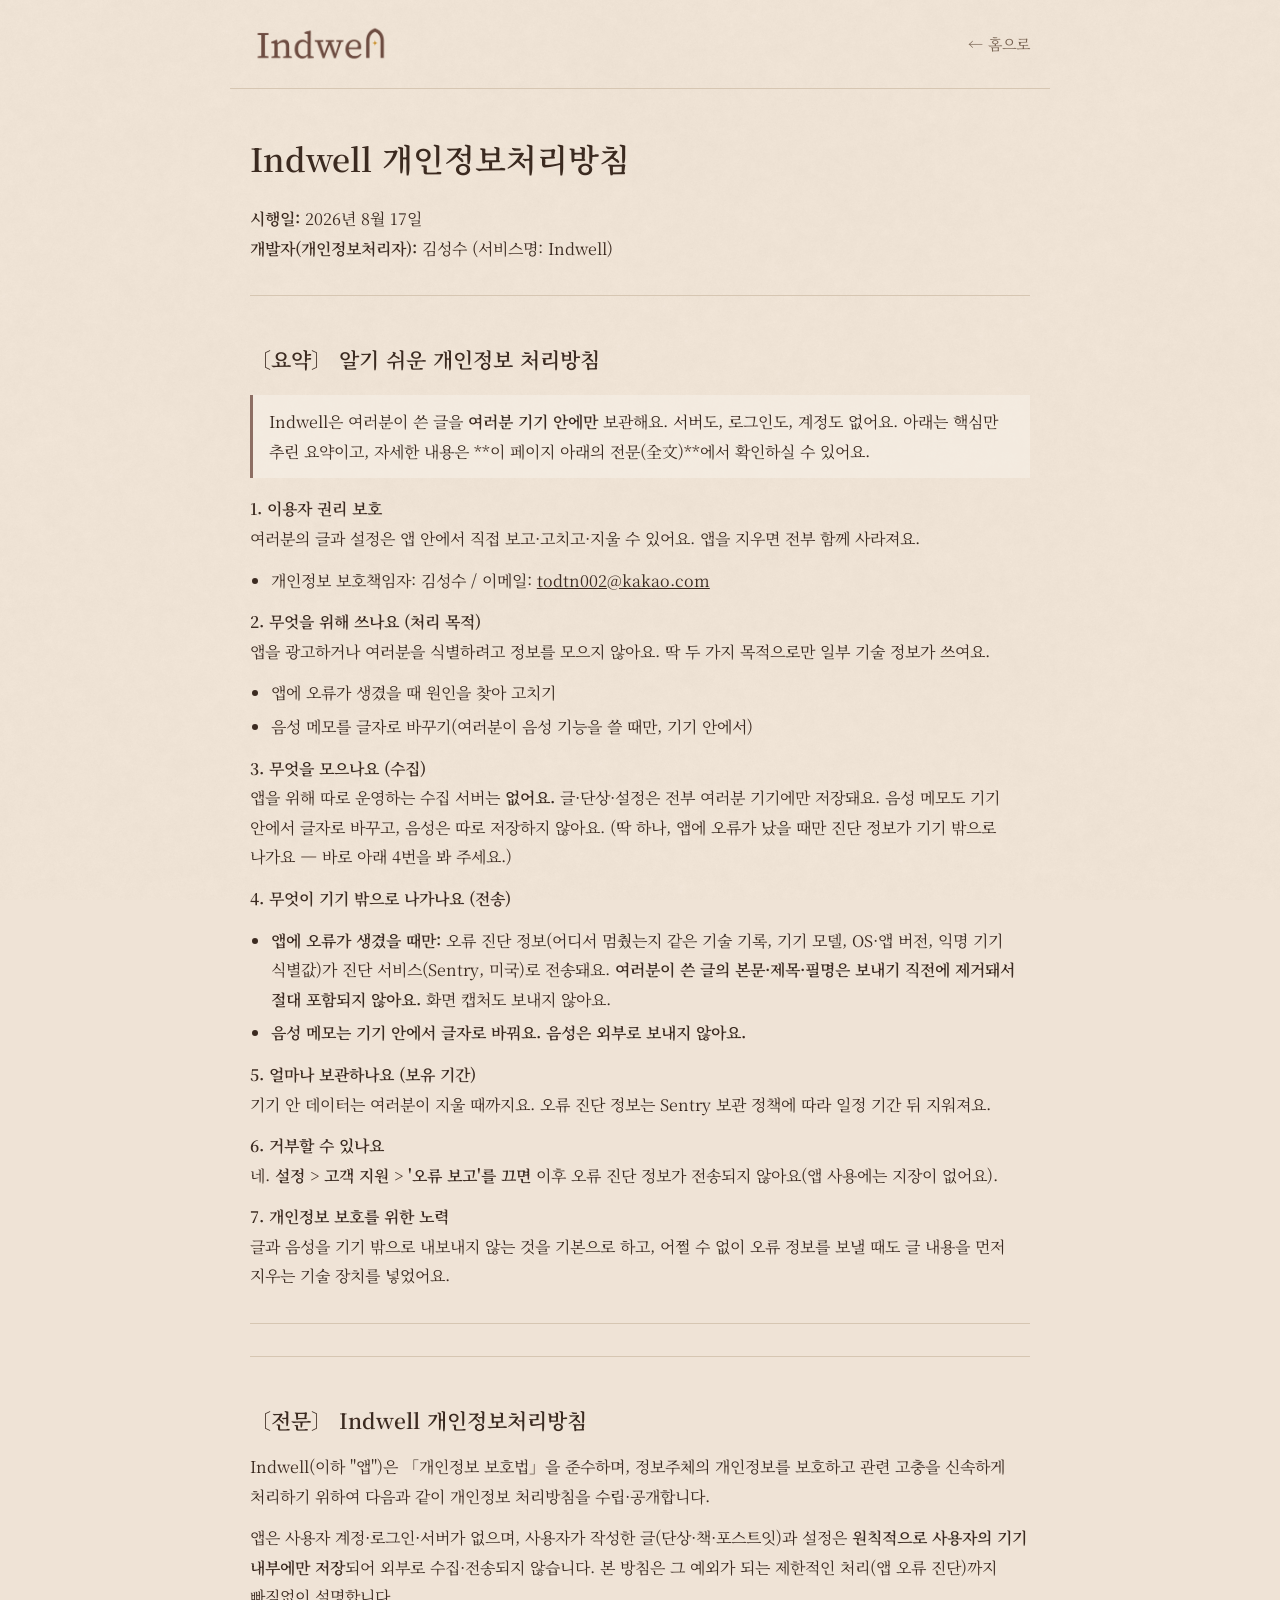
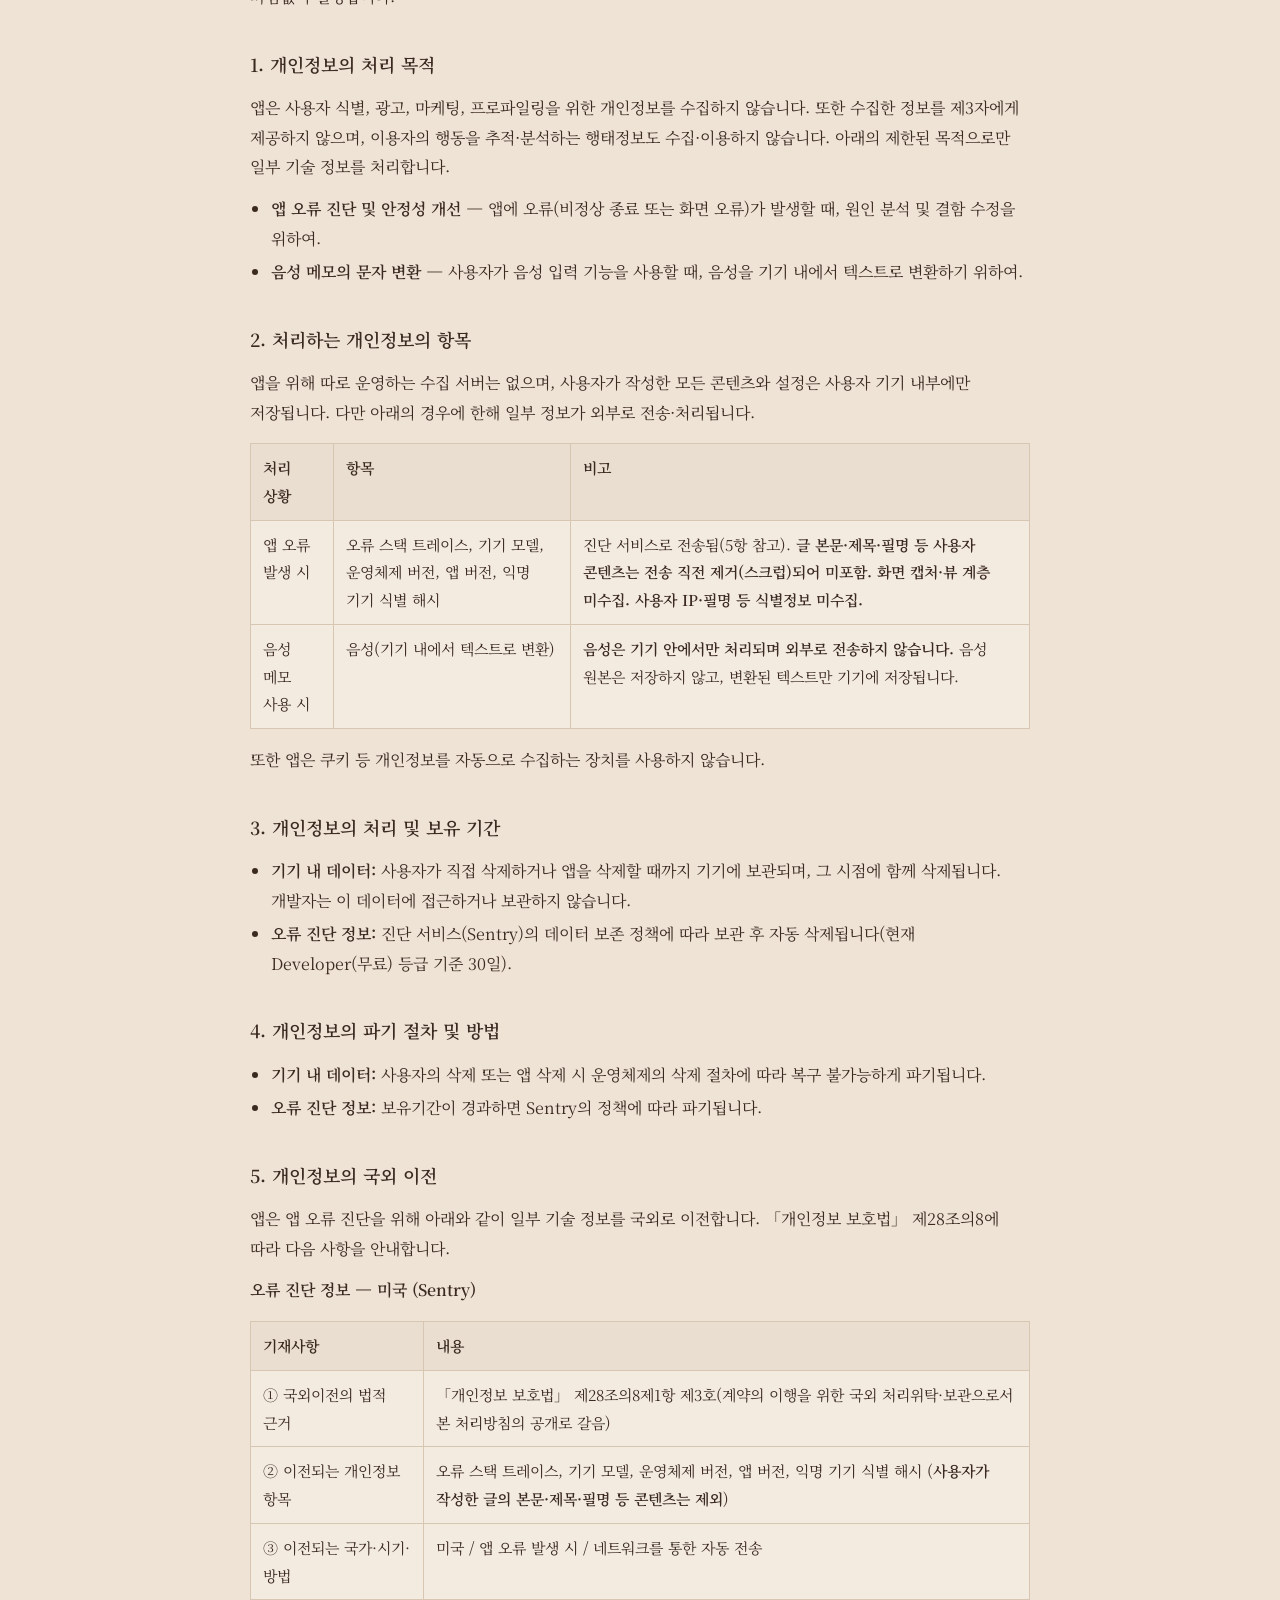
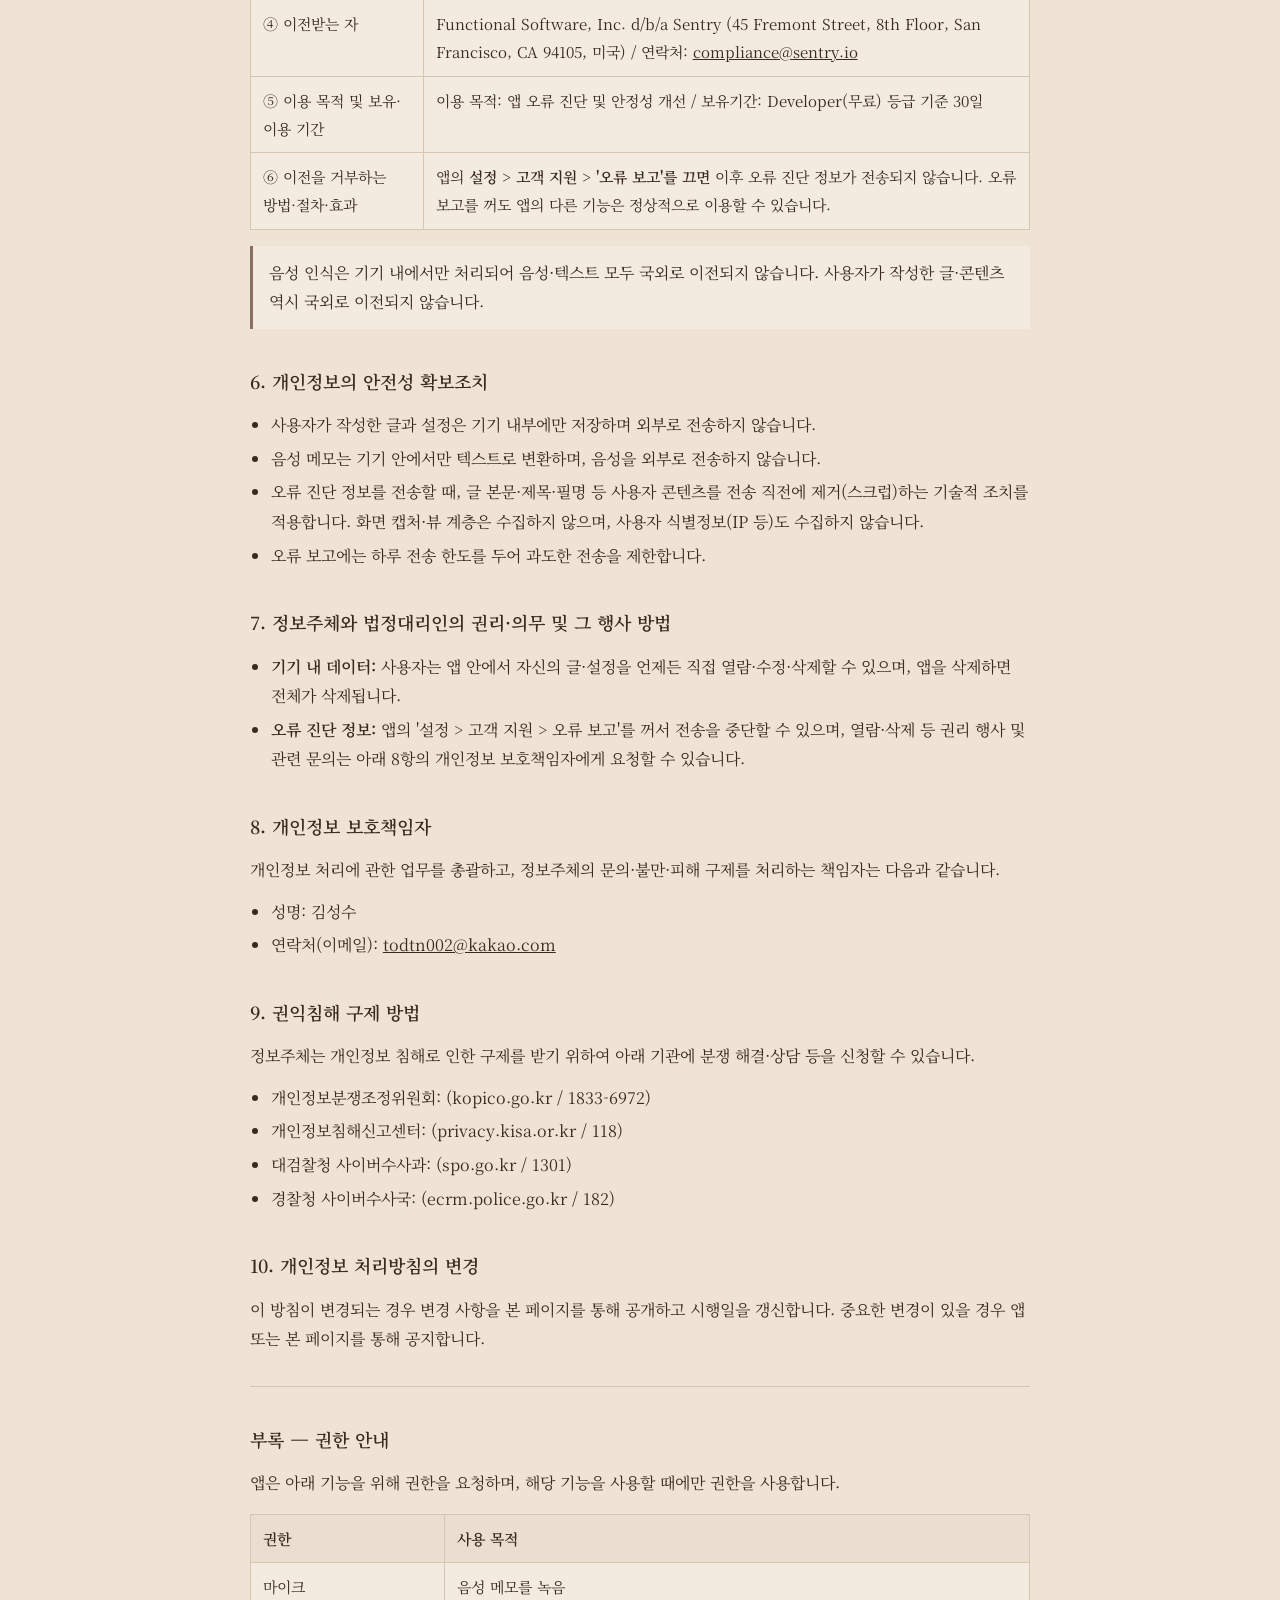
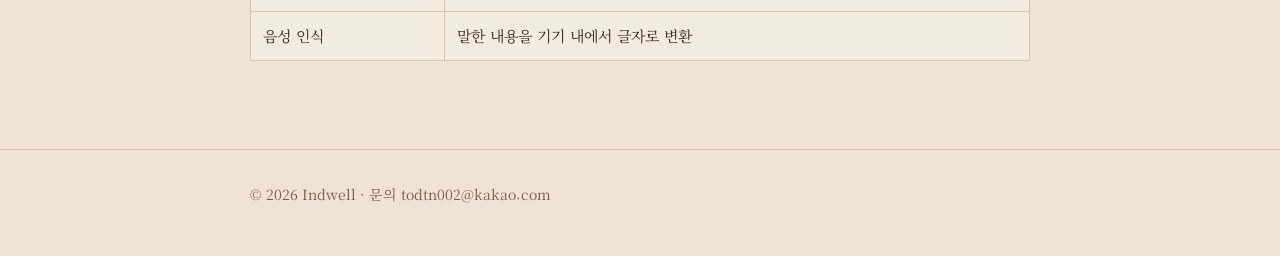
==== privacy/index.html @ 57baf40a "개인정보처리방침 페이지 indwell.kr/privacy — gist 원문(2026-08-17 시행) 그대로 옮김(privacy/privacy-policy.md → tools/bu" ====
<!doctype html>
<html lang="ko">
<head>
<meta charset="utf-8">
<meta name="viewport" content="width=device-width, initial-scale=1, viewport-fit=cover">
<title>개인정보처리방침 — Indwell</title>
<link rel="icon" type="image/png" href="../img/favicon-64.png">
<link rel="apple-touch-icon" href="../img/apple-touch-icon.png">
<meta name="description" content="Indwell 개인정보처리방침">
<link rel="preconnect" href="https://fonts.googleapis.com">
<link rel="preconnect" href="https://fonts.gstatic.com" crossorigin>
<link rel="stylesheet" href="https://fonts.googleapis.com/css2?family=Noto+Serif+KR:wght@400;600&display=swap">
<style>
  /* 색·글꼴은 첫 페이지(index.html)의 :root 값과 같게 맞춤 — 첫 페이지 색을 바꾸면 여기도 함께 */
  :root {
    --oat: #EFE3D6; --ink: #3B2A20; --ink-dim: #75604F; --rule: #D6C6B2; --card: #F6EEE4; --gold: #9A6B2A;
    --serif: "Noto Serif KR", "AppleMyungjo", "Nanum Myeongjo", serif;
  }
  *, *::before, *::after { box-sizing: border-box; }
  img { max-width: 100%; }
  .paper-bg { position: fixed; inset: 0; z-index: -1; background: var(--oat) url(../img/oatmeal-wide.jpg) center / cover no-repeat; }
  @media (orientation: portrait) { .paper-bg { background-image: url(../img/oatmeal-tall.jpg); } }
  body { margin: 0; background: var(--oat); color: var(--ink); font-family: var(--serif); font-size: 16px; line-height: 1.85; word-break: keep-all; }
  a { color: inherit; }
  a:focus-visible { outline: 2px solid var(--gold); outline-offset: 3px; }
  .wrap { max-width: 820px; margin-inline: auto; padding-inline: 20px; }
  .top { display: flex; justify-content: space-between; align-items: center; gap: 16px; padding-block: 24px; border-bottom: 1px solid var(--rule); }
  .top img { height: 40px; width: auto; display: block; }
  .top a.back { font-size: 15px; color: var(--ink-dim); text-decoration: none; }
  .top a.back:hover { color: var(--ink); }
  .doc { padding-block: 40px 72px; }
  .doc h1 { font-size: clamp(24px, 6vw, 32px); font-weight: 600; margin: 0 0 16px; text-wrap: balance; }
  .doc h2 { font-size: 21px; font-weight: 600; margin: 44px 0 12px; }
  .doc h3 { font-size: 18px; font-weight: 600; margin: 36px 0 8px; }
  .doc p, .doc ul { margin: 12px 0; }
  .doc ul { padding-left: 1.3em; }
  .doc li { margin: 4px 0; }
  .doc strong { font-weight: 600; }
  .doc hr { border: 0; border-top: 1px solid var(--rule); margin: 32px 0; }
  .doc blockquote { margin: 16px 0; padding: 12px 16px; border-left: 3px solid #8D6E63; background: rgba(246,238,228,.7); }
  .doc blockquote p { margin: 0; }
  /* 표: 화면이 좁으면 표만 옆으로 밀어 보기 */
  .doc .table-scroll { overflow-x: auto; margin: 16px 0; }
  .doc table { border-collapse: collapse; width: 100%; min-width: 520px; font-size: 15px; background: rgba(246,238,228,.7); }
  .doc th, .doc td { border: 1px solid var(--rule); padding: 10px 12px; text-align: left; vertical-align: top; }
  .doc th { font-weight: 600; background: rgba(214,198,178,.35); }
  footer { border-top: 1px solid var(--rule); padding-block: 32px 48px; font-size: 14px; color: var(--ink-dim); }
</style>
</head>
<body>
<div class="paper-bg" aria-hidden="true"></div>
<header class="wrap top">
  <a href="../"><img src="../img/logo.png" alt="Indwell 첫 화면으로"></a>
  <a class="back" href="../">← 홈으로</a>
</header>
<main class="wrap doc">
<!-- 본문은 privacy/privacy-policy.md에서 tools/build-privacy.sh로 만든다. 직접 고치지 말 것 -->
<!-- BODY:START -->
<h1>Indwell 개인정보처리방침</h1>
<p><strong>시행일:</strong> 2026년 8월 17일<br>
<strong>개발자(개인정보처리자):</strong> 김성수 (서비스명: Indwell)</p>
<hr>
<h2>〔요약〕 알기 쉬운 개인정보 처리방침</h2>
<blockquote>
<p>Indwell은 여러분이 쓴 글을 <strong>여러분 기기 안에만</strong> 보관해요. 서버도, 로그인도, 계정도 없어요. 아래는 핵심만 추린 요약이고, 자세한 내용은 **이 페이지 아래의 전문(全文)**에서 확인하실 수 있어요.</p>
</blockquote>
<p><strong>1. 이용자 권리 보호</strong><br>
여러분의 글과 설정은 앱 안에서 직접 보고·고치고·지울 수 있어요. 앱을 지우면 전부 함께 사라져요.</p>
<ul>
<li>개인정보 보호책임자: 김성수 / 이메일: <a href="mailto:todtn002@kakao.com">todtn002@kakao.com</a></li>
</ul>
<p><strong>2. 무엇을 위해 쓰나요 (처리 목적)</strong><br>
앱을 광고하거나 여러분을 식별하려고 정보를 모으지 않아요. 딱 두 가지 목적으로만 일부 기술 정보가 쓰여요.</p>
<ul>
<li>앱에 오류가 생겼을 때 원인을 찾아 고치기</li>
<li>음성 메모를 글자로 바꾸기(여러분이 음성 기능을 쓸 때만, 기기 안에서)</li>
</ul>
<p><strong>3. 무엇을 모으나요 (수집)</strong><br>
앱을 위해 따로 운영하는 수집 서버는 <strong>없어요.</strong> 글·단상·설정은 전부 여러분 기기에만 저장돼요. 음성 메모도 기기 안에서 글자로 바꾸고, 음성은 따로 저장하지 않아요. (딱 하나, 앱에 오류가 났을 때만 진단 정보가 기기 밖으로 나가요 — 바로 아래 4번을 봐 주세요.)</p>
<p><strong>4. 무엇이 기기 밖으로 나가나요 (전송)</strong></p>
<ul>
<li><strong>앱에 오류가 생겼을 때만:</strong> 오류 진단 정보(어디서 멈췄는지 같은 기술 기록, 기기 모델, OS·앱 버전, 익명 기기 식별값)가 진단 서비스(Sentry, 미국)로 전송돼요. <strong>여러분이 쓴 글의 본문·제목·필명은 보내기 직전에 제거돼서 절대 포함되지 않아요.</strong> 화면 캡처도 보내지 않아요.</li>
<li><strong>음성 메모는 기기 안에서 글자로 바꿔요. 음성은 외부로 보내지 않아요.</strong></li>
</ul>
<p><strong>5. 얼마나 보관하나요 (보유 기간)</strong><br>
기기 안 데이터는 여러분이 지울 때까지요. 오류 진단 정보는 Sentry 보관 정책에 따라 일정 기간 뒤 지워져요.</p>
<p><strong>6. 거부할 수 있나요</strong><br>
네. <strong>설정 &gt; 고객 지원 &gt; '오류 보고'를 끄면</strong> 이후 오류 진단 정보가 전송되지 않아요(앱 사용에는 지장이 없어요).</p>
<p><strong>7. 개인정보 보호를 위한 노력</strong><br>
글과 음성을 기기 밖으로 내보내지 않는 것을 기본으로 하고, 어쩔 수 없이 오류 정보를 보낼 때도 글 내용을 먼저 지우는 기술 장치를 넣었어요.</p>
<hr>
<hr>
<h2>〔전문〕 Indwell 개인정보처리방침</h2>
<p>Indwell(이하 "앱")은 「개인정보 보호법」을 준수하며, 정보주체의 개인정보를 보호하고 관련 고충을 신속하게 처리하기 위하여 다음과 같이 개인정보 처리방침을 수립·공개합니다.</p>
<p>앱은 사용자 계정·로그인·서버가 없으며, 사용자가 작성한 글(단상·책·포스트잇)과 설정은 <strong>원칙적으로 사용자의 기기 내부에만 저장</strong>되어 외부로 수집·전송되지 않습니다. 본 방침은 그 예외가 되는 제한적인 처리(앱 오류 진단)까지 빠짐없이 설명합니다.</p>
<h3>1. 개인정보의 처리 목적</h3>
<p>앱은 사용자 식별, 광고, 마케팅, 프로파일링을 위한 개인정보를 수집하지 않습니다. 또한 수집한 정보를 제3자에게 제공하지 않으며, 이용자의 행동을 추적·분석하는 행태정보도 수집·이용하지 않습니다. 아래의 제한된 목적으로만 일부 기술 정보를 처리합니다.</p>
<ul>
<li><strong>앱 오류 진단 및 안정성 개선</strong> — 앱에 오류(비정상 종료 또는 화면 오류)가 발생할 때, 원인 분석 및 결함 수정을 위하여.</li>
<li><strong>음성 메모의 문자 변환</strong> — 사용자가 음성 입력 기능을 사용할 때, 음성을 기기 내에서 텍스트로 변환하기 위하여.</li>
</ul>
<h3>2. 처리하는 개인정보의 항목</h3>
<p>앱을 위해 따로 운영하는 수집 서버는 없으며, 사용자가 작성한 모든 콘텐츠와 설정은 사용자 기기 내부에만 저장됩니다. 다만 아래의 경우에 한해 일부 정보가 외부로 전송·처리됩니다.</p>
<markdown-accessiblity-table><table role="table">
<thead>
<tr>
<th>처리 상황</th>
<th>항목</th>
<th>비고</th>
</tr>
</thead>
<tbody>
<tr>
<td>앱 오류 발생 시</td>
<td>오류 스택 트레이스, 기기 모델, 운영체제 버전, 앱 버전, 익명 기기 식별 해시</td>
<td>진단 서비스로 전송됨(5항 참고). <strong>글 본문·제목·필명 등 사용자 콘텐츠는 전송 직전 제거(스크럽)되어 미포함. 화면 캡처·뷰 계층 미수집. 사용자 IP·필명 등 식별정보 미수집.</strong></td>
</tr>
<tr>
<td>음성 메모 사용 시</td>
<td>음성(기기 내에서 텍스트로 변환)</td>
<td><strong>음성은 기기 안에서만 처리되며 외부로 전송하지 않습니다.</strong> 음성 원본은 저장하지 않고, 변환된 텍스트만 기기에 저장됩니다.</td>
</tr>
</tbody>
</table></markdown-accessiblity-table>
<p>또한 앱은 쿠키 등 개인정보를 자동으로 수집하는 장치를 사용하지 않습니다.</p>
<h3>3. 개인정보의 처리 및 보유 기간</h3>
<ul>
<li><strong>기기 내 데이터:</strong> 사용자가 직접 삭제하거나 앱을 삭제할 때까지 기기에 보관되며, 그 시점에 함께 삭제됩니다. 개발자는 이 데이터에 접근하거나 보관하지 않습니다.</li>
<li><strong>오류 진단 정보:</strong> 진단 서비스(Sentry)의 데이터 보존 정책에 따라 보관 후 자동 삭제됩니다(현재 Developer(무료) 등급 기준 30일).</li>
</ul>
<h3>4. 개인정보의 파기 절차 및 방법</h3>
<ul>
<li><strong>기기 내 데이터:</strong> 사용자의 삭제 또는 앱 삭제 시 운영체제의 삭제 절차에 따라 복구 불가능하게 파기됩니다.</li>
<li><strong>오류 진단 정보:</strong> 보유기간이 경과하면 Sentry의 정책에 따라 파기됩니다.</li>
</ul>
<h3>5. 개인정보의 국외 이전</h3>
<p>앱은 앱 오류 진단을 위해 아래와 같이 일부 기술 정보를 국외로 이전합니다. 「개인정보 보호법」 제28조의8에 따라 다음 사항을 안내합니다.</p>
<p><strong>오류 진단 정보 — 미국 (Sentry)</strong></p>
<markdown-accessiblity-table><table role="table">
<thead>
<tr>
<th>기재사항</th>
<th>내용</th>
</tr>
</thead>
<tbody>
<tr>
<td>① 국외이전의 법적 근거</td>
<td>「개인정보 보호법」 제28조의8제1항 제3호(계약의 이행을 위한 국외 처리위탁·보관으로서 본 처리방침의 공개로 갈음)</td>
</tr>
<tr>
<td>② 이전되는 개인정보 항목</td>
<td>오류 스택 트레이스, 기기 모델, 운영체제 버전, 앱 버전, 익명 기기 식별 해시 (<strong>사용자가 작성한 글의 본문·제목·필명 등 콘텐츠는 제외</strong>)</td>
</tr>
<tr>
<td>③ 이전되는 국가·시기·방법</td>
<td>미국 / 앱 오류 발생 시 / 네트워크를 통한 자동 전송</td>
</tr>
<tr>
<td>④ 이전받는 자</td>
<td>Functional Software, Inc. d/b/a Sentry (45 Fremont Street, 8th Floor, San Francisco, CA 94105, 미국) / 연락처: <a href="mailto:compliance@sentry.io">compliance@sentry.io</a></td>
</tr>
<tr>
<td>⑤ 이용 목적 및 보유·이용 기간</td>
<td>이용 목적: 앱 오류 진단 및 안정성 개선 / 보유기간: Developer(무료) 등급 기준 30일</td>
</tr>
<tr>
<td>⑥ 이전을 거부하는 방법·절차·효과</td>
<td>앱의 <strong>설정 &gt; 고객 지원 &gt; '오류 보고'를 끄면</strong> 이후 오류 진단 정보가 전송되지 않습니다. 오류 보고를 꺼도 앱의 다른 기능은 정상적으로 이용할 수 있습니다.</td>
</tr>
</tbody>
</table></markdown-accessiblity-table>
<blockquote>
<p>음성 인식은 기기 내에서만 처리되어 음성·텍스트 모두 국외로 이전되지 않습니다. 사용자가 작성한 글·콘텐츠 역시 국외로 이전되지 않습니다.</p>
</blockquote>
<h3>6. 개인정보의 안전성 확보조치</h3>
<ul>
<li>사용자가 작성한 글과 설정은 기기 내부에만 저장하며 외부로 전송하지 않습니다.</li>
<li>음성 메모는 기기 안에서만 텍스트로 변환하며, 음성을 외부로 전송하지 않습니다.</li>
<li>오류 진단 정보를 전송할 때, 글 본문·제목·필명 등 사용자 콘텐츠를 전송 직전에 제거(스크럽)하는 기술적 조치를 적용합니다. 화면 캡처·뷰 계층은 수집하지 않으며, 사용자 식별정보(IP 등)도 수집하지 않습니다.</li>
<li>오류 보고에는 하루 전송 한도를 두어 과도한 전송을 제한합니다.</li>
</ul>
<h3>7. 정보주체와 법정대리인의 권리·의무 및 그 행사 방법</h3>
<ul>
<li><strong>기기 내 데이터:</strong> 사용자는 앱 안에서 자신의 글·설정을 언제든 직접 열람·수정·삭제할 수 있으며, 앱을 삭제하면 전체가 삭제됩니다.</li>
<li><strong>오류 진단 정보:</strong> 앱의 '설정 &gt; 고객 지원 &gt; 오류 보고'를 꺼서 전송을 중단할 수 있으며, 열람·삭제 등 권리 행사 및 관련 문의는 아래 8항의 개인정보 보호책임자에게 요청할 수 있습니다.</li>
</ul>
<h3>8. 개인정보 보호책임자</h3>
<p>개인정보 처리에 관한 업무를 총괄하고, 정보주체의 문의·불만·피해 구제를 처리하는 책임자는 다음과 같습니다.</p>
<ul>
<li>성명: 김성수</li>
<li>연락처(이메일): <a href="mailto:todtn002@kakao.com">todtn002@kakao.com</a></li>
</ul>
<h3>9. 권익침해 구제 방법</h3>
<p>정보주체는 개인정보 침해로 인한 구제를 받기 위하여 아래 기관에 분쟁 해결·상담 등을 신청할 수 있습니다.</p>
<ul>
<li>개인정보분쟁조정위원회: (kopico.go.kr / 1833-6972)</li>
<li>개인정보침해신고센터: (privacy.kisa.or.kr / 118)</li>
<li>대검찰청 사이버수사과: (spo.go.kr / 1301)</li>
<li>경찰청 사이버수사국: (ecrm.police.go.kr / 182)</li>
</ul>
<h3>10. 개인정보 처리방침의 변경</h3>
<p>이 방침이 변경되는 경우 변경 사항을 본 페이지를 통해 공개하고 시행일을 갱신합니다. 중요한 변경이 있을 경우 앱 또는 본 페이지를 통해 공지합니다.</p>
<hr>
<h3>부록 — 권한 안내</h3>
<p>앱은 아래 기능을 위해 권한을 요청하며, 해당 기능을 사용할 때에만 권한을 사용합니다.</p>
<markdown-accessiblity-table><table role="table">
<thead>
<tr>
<th>권한</th>
<th>사용 목적</th>
</tr>
</thead>
<tbody>
<tr>
<td>마이크</td>
<td>음성 메모를 녹음</td>
</tr>
<tr>
<td>음성 인식</td>
<td>말한 내용을 기기 내에서 글자로 변환</td>
</tr>
</tbody>
</table></markdown-accessiblity-table>
<!-- BODY:END -->
</main>
<footer>
  <div class="wrap">© 2026 Indwell · 문의 todtn002@kakao.com</div>
</footer>
<script>
  // 넓은 표가 휴대폰 화면 밖으로 나가지 않게 표마다 가로 스크롤 상자로 감싼다
  document.querySelectorAll('.doc table').forEach(function (t) {
    var box = document.createElement('div'); box.className = 'table-scroll';
    t.parentNode.insertBefore(box, t); box.appendChild(t);
  });
</script>
</body>
</html>
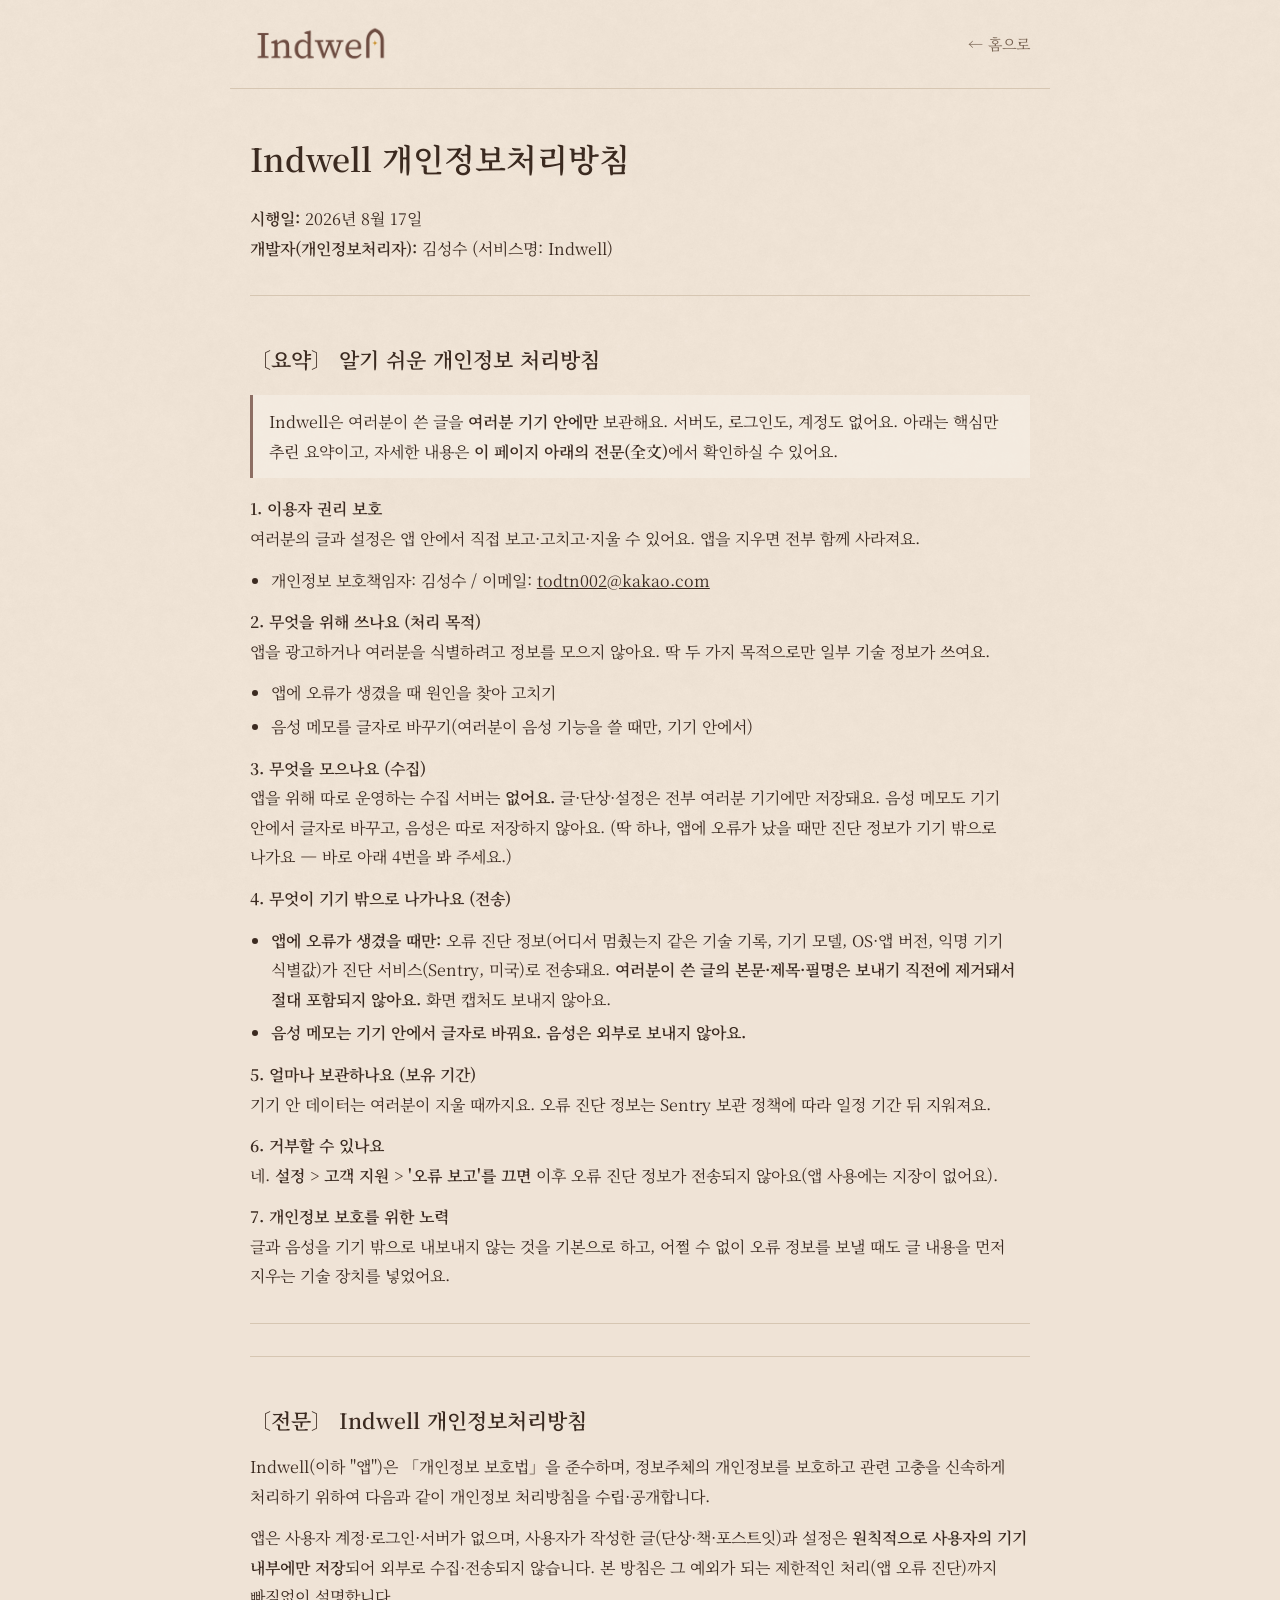
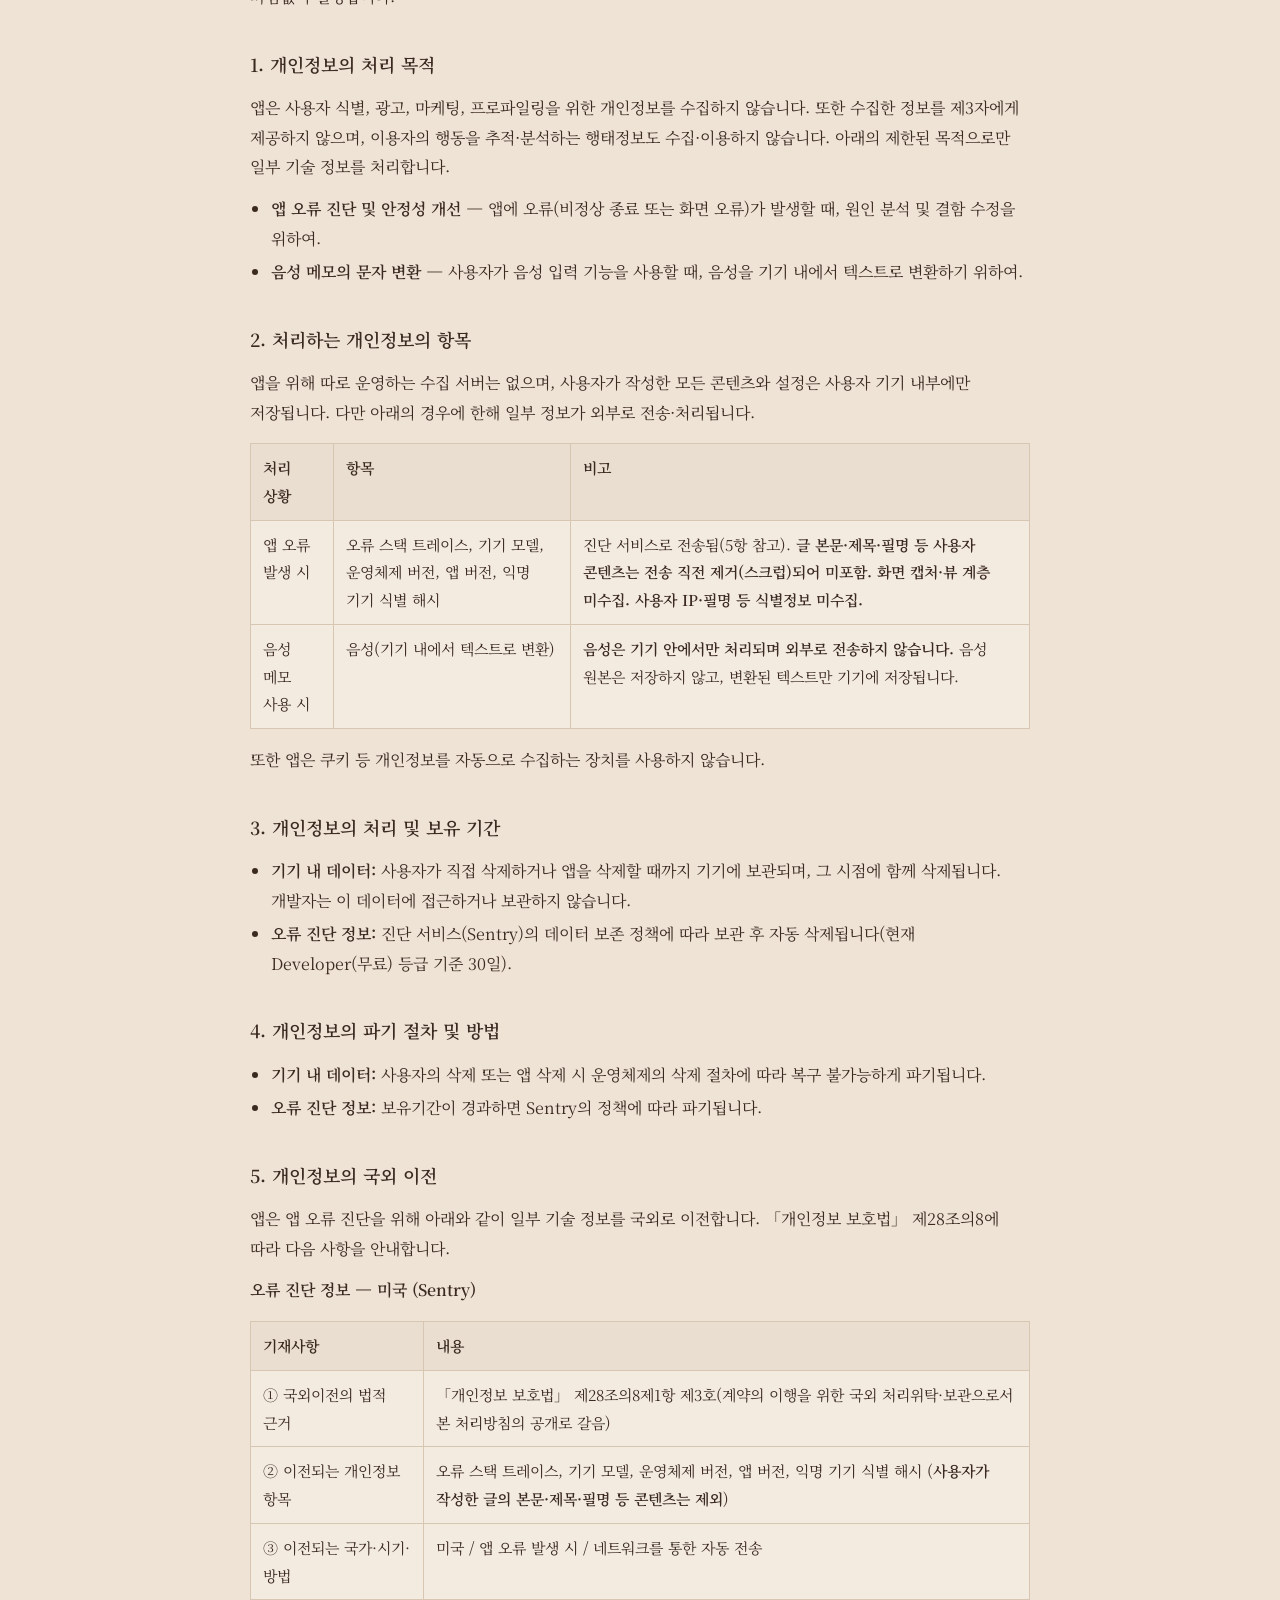
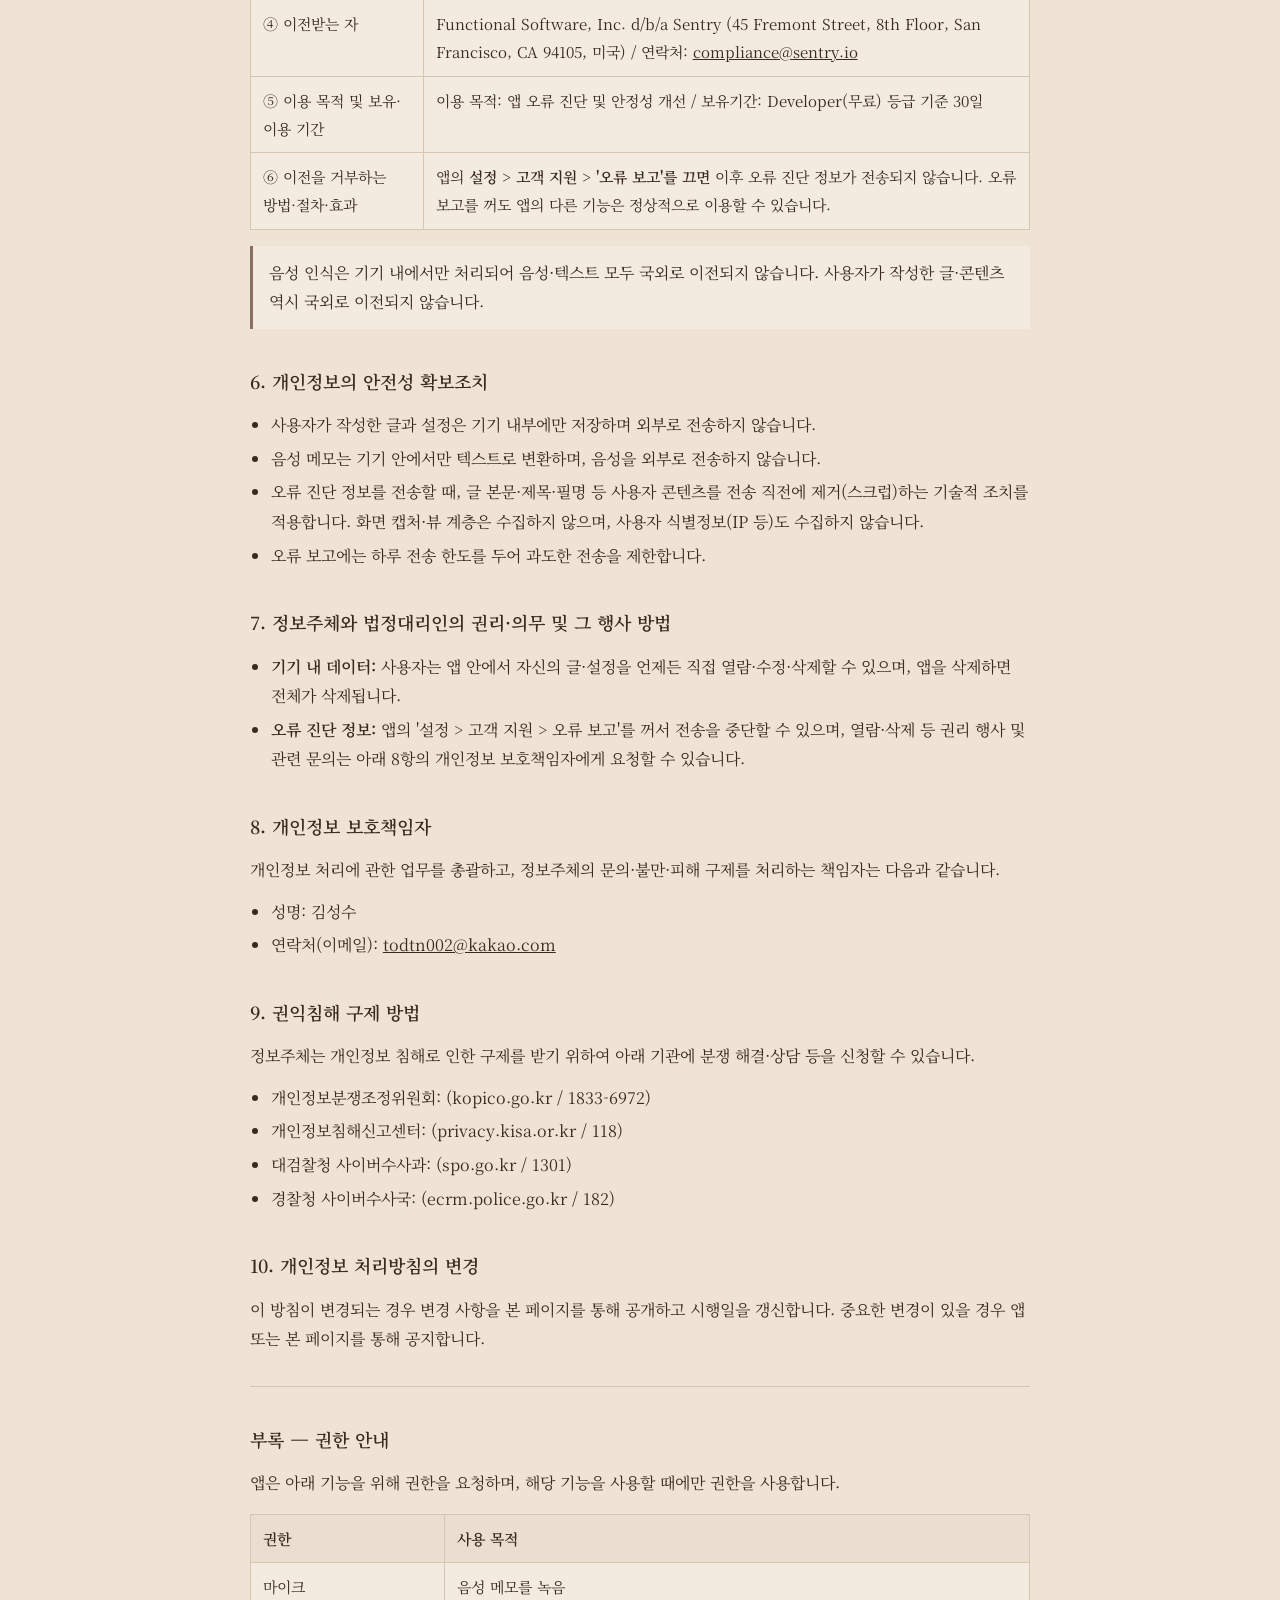
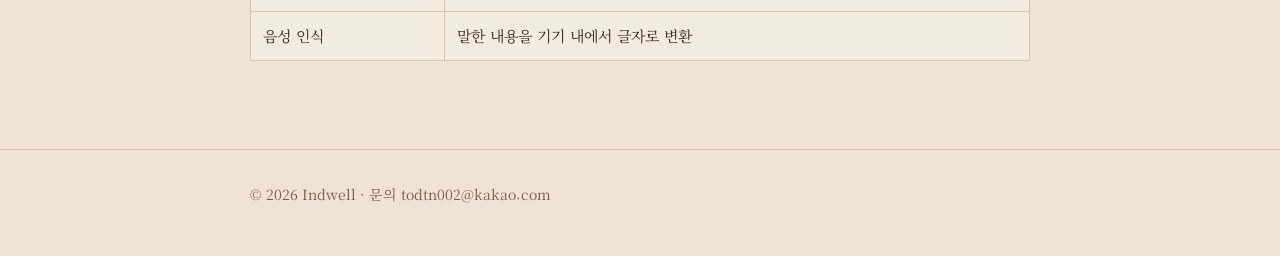
==== commit e6c40c96: "처리방침 요약 단락 굵게 표기 깨짐 수정 — '**이 페이지 아래의 전문(全文)**에서'가 괄호 때문에 별표째 보이던 것을 <strong>으로. gist도 같은 글로 함께 수정(내" ====
--- a/privacy/index.html
+++ b/privacy/index.html
@@ -62,7 +62,7 @@
 <hr>
 <h2>〔요약〕 알기 쉬운 개인정보 처리방침</h2>
 <blockquote>
-<p>Indwell은 여러분이 쓴 글을 <strong>여러분 기기 안에만</strong> 보관해요. 서버도, 로그인도, 계정도 없어요. 아래는 핵심만 추린 요약이고, 자세한 내용은 **이 페이지 아래의 전문(全文)**에서 확인하실 수 있어요.</p>
+<p>Indwell은 여러분이 쓴 글을 <strong>여러분 기기 안에만</strong> 보관해요. 서버도, 로그인도, 계정도 없어요. 아래는 핵심만 추린 요약이고, 자세한 내용은 <strong>이 페이지 아래의 전문(全文)</strong>에서 확인하실 수 있어요.</p>
 </blockquote>
 <p><strong>1. 이용자 권리 보호</strong><br>
 여러분의 글과 설정은 앱 안에서 직접 보고·고치고·지울 수 있어요. 앱을 지우면 전부 함께 사라져요.</p>
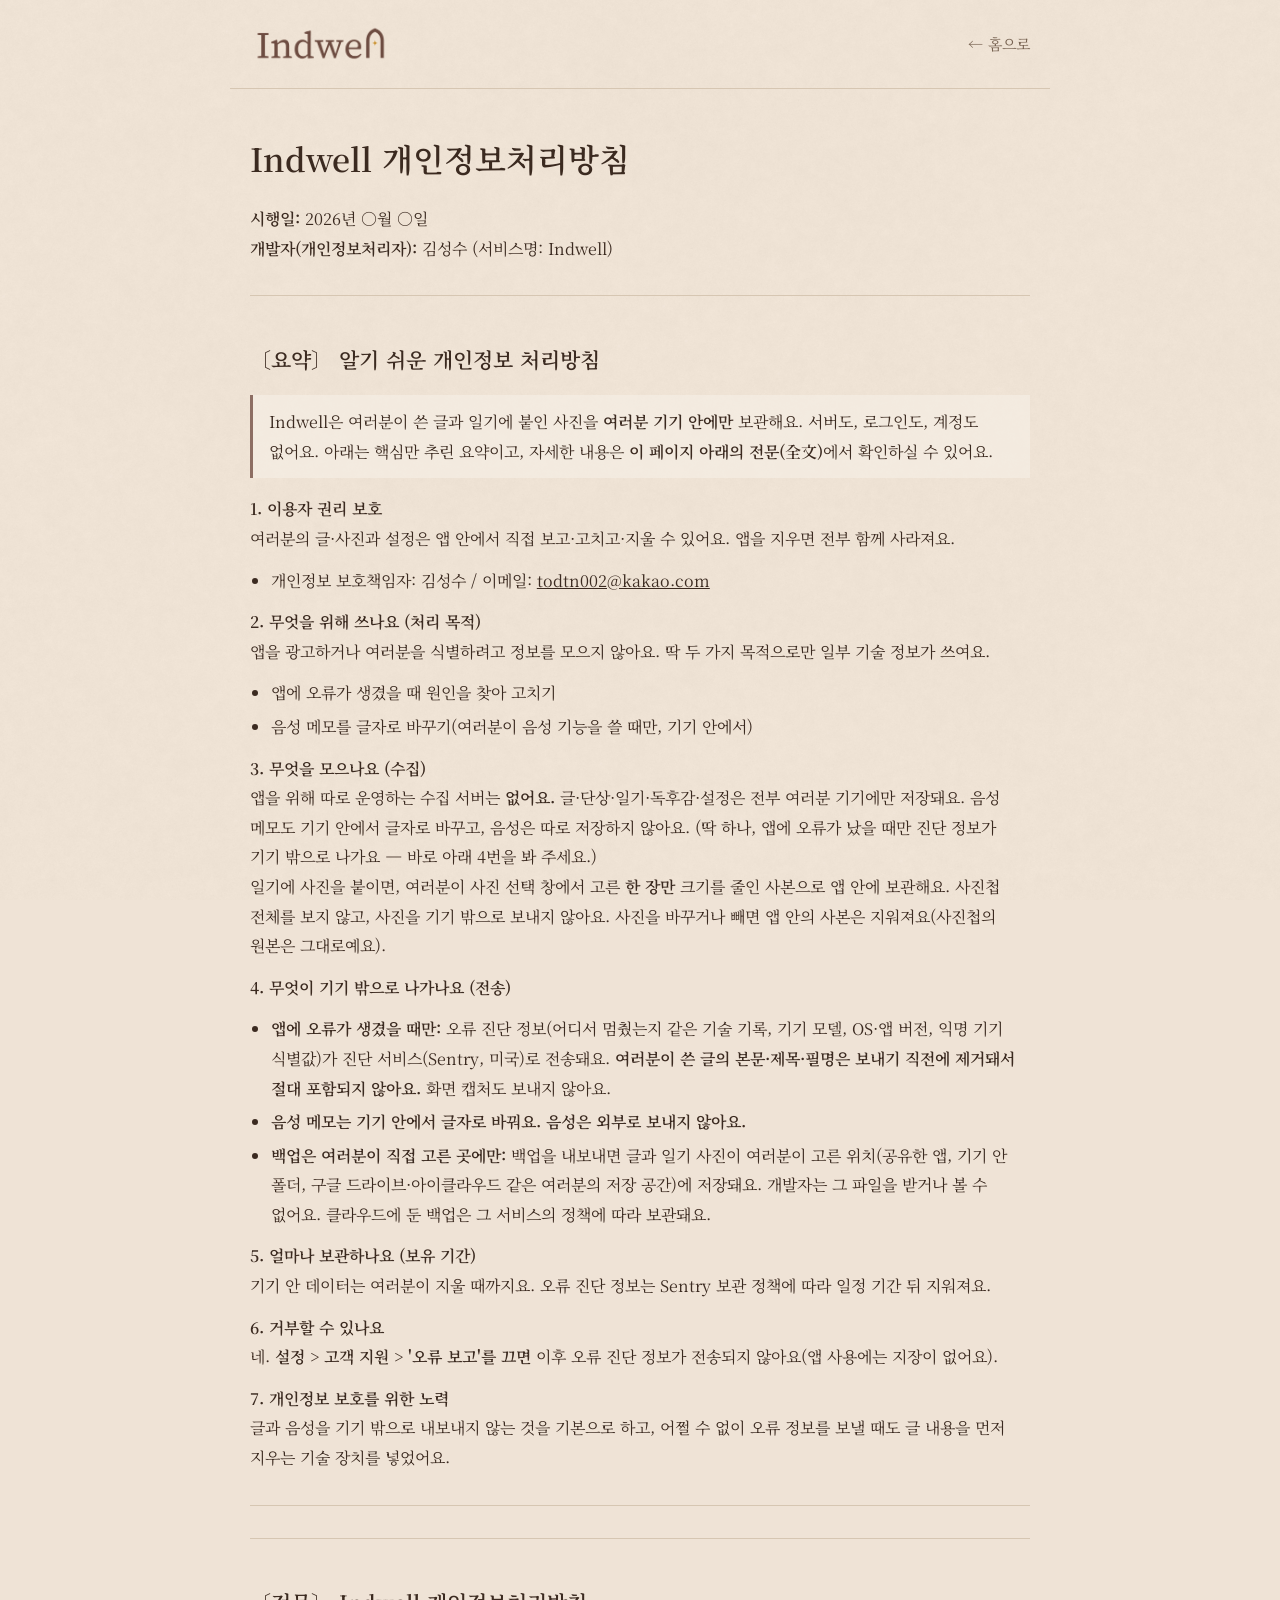
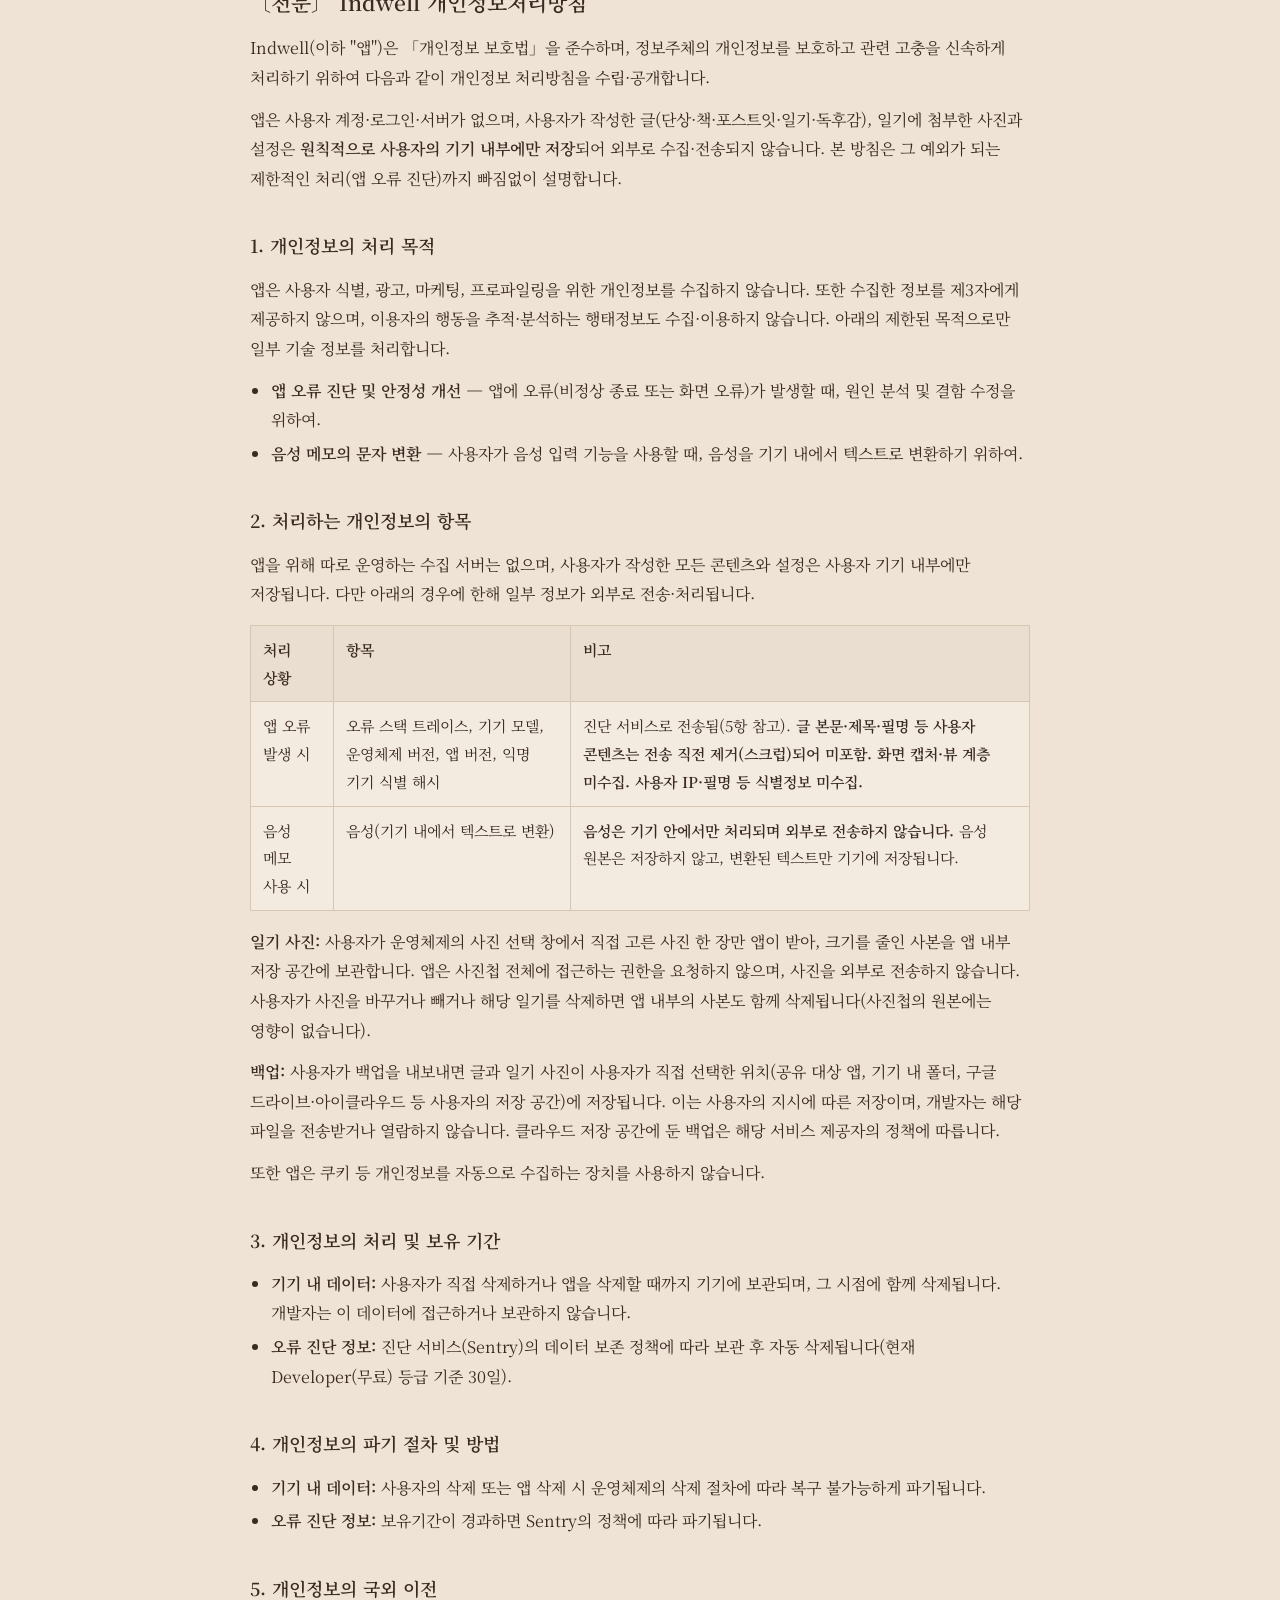
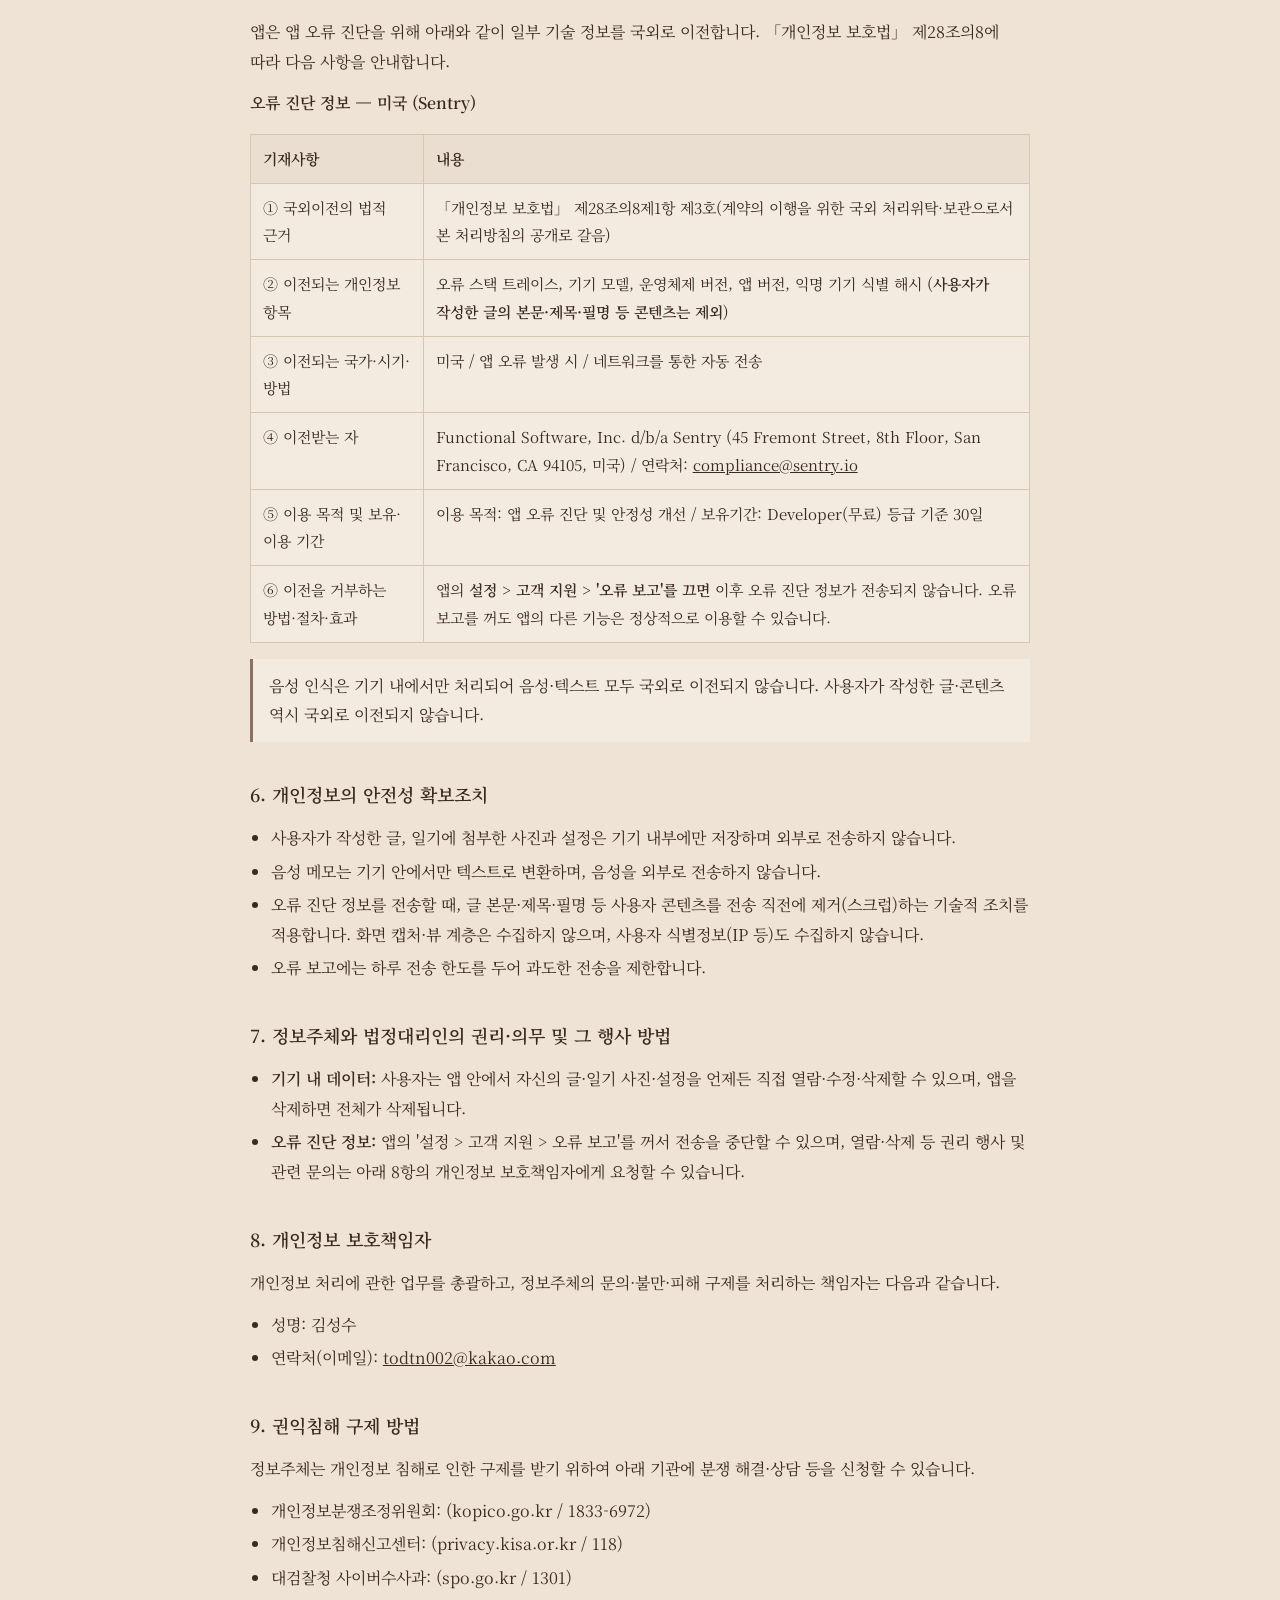
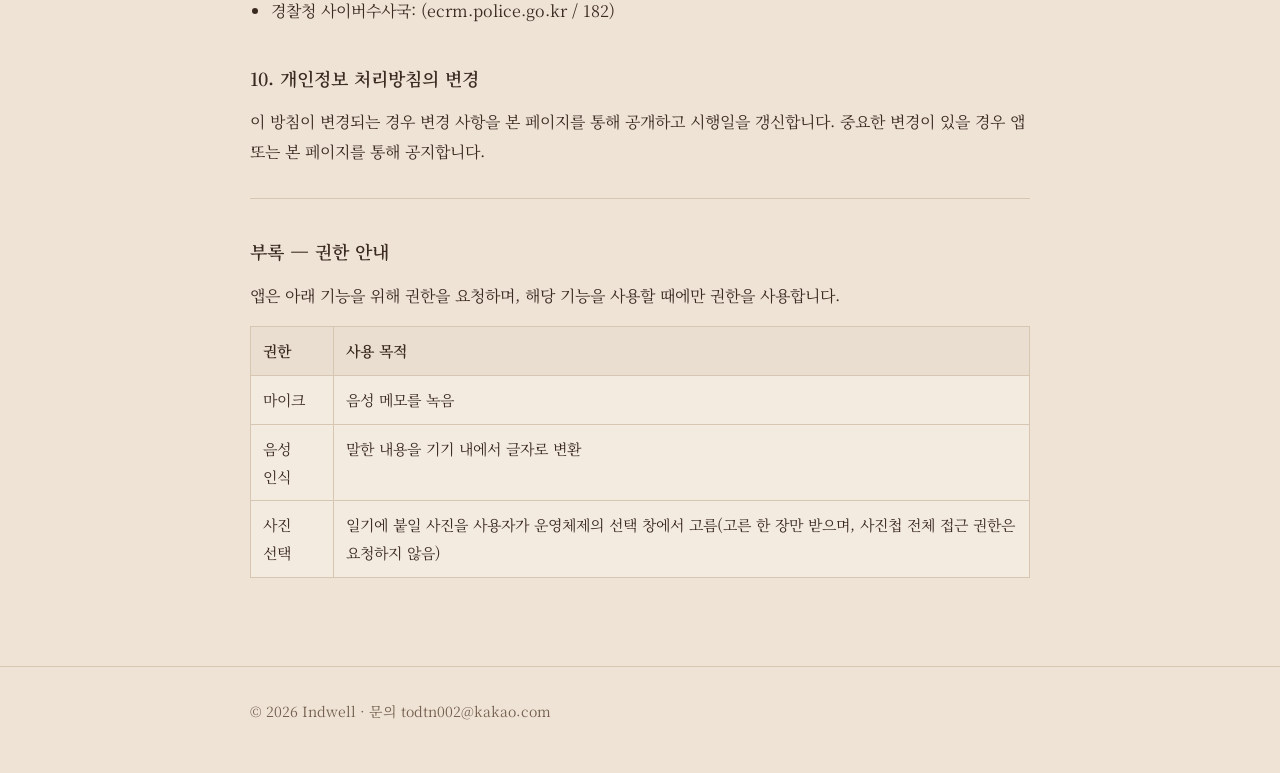
==== commit b8864f10: "웹사이트 휴대폰 세로·가로 화면 정리, 일기·독후감 구역 '기록의 또 다른 깊이', 사진 기능을 반영한 개인정보 처리방침 최종본(시행일은 공개 때 채움) - 휴대폰 세로: 모든 장" ====
--- a/privacy/index.html
+++ b/privacy/index.html
@@ -57,15 +57,15 @@
 <!-- 본문은 privacy/privacy-policy.md에서 tools/build-privacy.sh로 만든다. 직접 고치지 말 것 -->
 <!-- BODY:START -->
 <h1>Indwell 개인정보처리방침</h1>
-<p><strong>시행일:</strong> 2026년 8월 17일<br>
+<p><strong>시행일:</strong> 2026년 ○월 ○일<br>
 <strong>개발자(개인정보처리자):</strong> 김성수 (서비스명: Indwell)</p>
 <hr>
 <h2>〔요약〕 알기 쉬운 개인정보 처리방침</h2>
 <blockquote>
-<p>Indwell은 여러분이 쓴 글을 <strong>여러분 기기 안에만</strong> 보관해요. 서버도, 로그인도, 계정도 없어요. 아래는 핵심만 추린 요약이고, 자세한 내용은 <strong>이 페이지 아래의 전문(全文)</strong>에서 확인하실 수 있어요.</p>
+<p>Indwell은 여러분이 쓴 글과 일기에 붙인 사진을 <strong>여러분 기기 안에만</strong> 보관해요. 서버도, 로그인도, 계정도 없어요. 아래는 핵심만 추린 요약이고, 자세한 내용은 <strong>이 페이지 아래의 전문(全文)</strong>에서 확인하실 수 있어요.</p>
 </blockquote>
 <p><strong>1. 이용자 권리 보호</strong><br>
-여러분의 글과 설정은 앱 안에서 직접 보고·고치고·지울 수 있어요. 앱을 지우면 전부 함께 사라져요.</p>
+여러분의 글·사진과 설정은 앱 안에서 직접 보고·고치고·지울 수 있어요. 앱을 지우면 전부 함께 사라져요.</p>
 <ul>
 <li>개인정보 보호책임자: 김성수 / 이메일: <a href="mailto:todtn002@kakao.com">todtn002@kakao.com</a></li>
 </ul>
@@ -76,11 +76,13 @@
 <li>음성 메모를 글자로 바꾸기(여러분이 음성 기능을 쓸 때만, 기기 안에서)</li>
 </ul>
 <p><strong>3. 무엇을 모으나요 (수집)</strong><br>
-앱을 위해 따로 운영하는 수집 서버는 <strong>없어요.</strong> 글·단상·설정은 전부 여러분 기기에만 저장돼요. 음성 메모도 기기 안에서 글자로 바꾸고, 음성은 따로 저장하지 않아요. (딱 하나, 앱에 오류가 났을 때만 진단 정보가 기기 밖으로 나가요 — 바로 아래 4번을 봐 주세요.)</p>
+앱을 위해 따로 운영하는 수집 서버는 <strong>없어요.</strong> 글·단상·일기·독후감·설정은 전부 여러분 기기에만 저장돼요. 음성 메모도 기기 안에서 글자로 바꾸고, 음성은 따로 저장하지 않아요. (딱 하나, 앱에 오류가 났을 때만 진단 정보가 기기 밖으로 나가요 — 바로 아래 4번을 봐 주세요.)<br>
+일기에 사진을 붙이면, 여러분이 사진 선택 창에서 고른 <strong>한 장만</strong> 크기를 줄인 사본으로 앱 안에 보관해요. 사진첩 전체를 보지 않고, 사진을 기기 밖으로 보내지 않아요. 사진을 바꾸거나 빼면 앱 안의 사본은 지워져요(사진첩의 원본은 그대로예요).</p>
 <p><strong>4. 무엇이 기기 밖으로 나가나요 (전송)</strong></p>
 <ul>
 <li><strong>앱에 오류가 생겼을 때만:</strong> 오류 진단 정보(어디서 멈췄는지 같은 기술 기록, 기기 모델, OS·앱 버전, 익명 기기 식별값)가 진단 서비스(Sentry, 미국)로 전송돼요. <strong>여러분이 쓴 글의 본문·제목·필명은 보내기 직전에 제거돼서 절대 포함되지 않아요.</strong> 화면 캡처도 보내지 않아요.</li>
 <li><strong>음성 메모는 기기 안에서 글자로 바꿔요. 음성은 외부로 보내지 않아요.</strong></li>
+<li><strong>백업은 여러분이 직접 고른 곳에만:</strong> 백업을 내보내면 글과 일기 사진이 여러분이 고른 위치(공유한 앱, 기기 안 폴더, 구글 드라이브·아이클라우드 같은 여러분의 저장 공간)에 저장돼요. 개발자는 그 파일을 받거나 볼 수 없어요. 클라우드에 둔 백업은 그 서비스의 정책에 따라 보관돼요.</li>
 </ul>
 <p><strong>5. 얼마나 보관하나요 (보유 기간)</strong><br>
 기기 안 데이터는 여러분이 지울 때까지요. 오류 진단 정보는 Sentry 보관 정책에 따라 일정 기간 뒤 지워져요.</p>
@@ -92,7 +94,7 @@
 <hr>
 <h2>〔전문〕 Indwell 개인정보처리방침</h2>
 <p>Indwell(이하 "앱")은 「개인정보 보호법」을 준수하며, 정보주체의 개인정보를 보호하고 관련 고충을 신속하게 처리하기 위하여 다음과 같이 개인정보 처리방침을 수립·공개합니다.</p>
-<p>앱은 사용자 계정·로그인·서버가 없으며, 사용자가 작성한 글(단상·책·포스트잇)과 설정은 <strong>원칙적으로 사용자의 기기 내부에만 저장</strong>되어 외부로 수집·전송되지 않습니다. 본 방침은 그 예외가 되는 제한적인 처리(앱 오류 진단)까지 빠짐없이 설명합니다.</p>
+<p>앱은 사용자 계정·로그인·서버가 없으며, 사용자가 작성한 글(단상·책·포스트잇·일기·독후감), 일기에 첨부한 사진과 설정은 <strong>원칙적으로 사용자의 기기 내부에만 저장</strong>되어 외부로 수집·전송되지 않습니다. 본 방침은 그 예외가 되는 제한적인 처리(앱 오류 진단)까지 빠짐없이 설명합니다.</p>
 <h3>1. 개인정보의 처리 목적</h3>
 <p>앱은 사용자 식별, 광고, 마케팅, 프로파일링을 위한 개인정보를 수집하지 않습니다. 또한 수집한 정보를 제3자에게 제공하지 않으며, 이용자의 행동을 추적·분석하는 행태정보도 수집·이용하지 않습니다. 아래의 제한된 목적으로만 일부 기술 정보를 처리합니다.</p>
 <ul>
@@ -122,6 +124,8 @@
 </tr>
 </tbody>
 </table></markdown-accessiblity-table>
+<p><strong>일기 사진:</strong> 사용자가 운영체제의 사진 선택 창에서 직접 고른 사진 한 장만 앱이 받아, 크기를 줄인 사본을 앱 내부 저장 공간에 보관합니다. 앱은 사진첩 전체에 접근하는 권한을 요청하지 않으며, 사진을 외부로 전송하지 않습니다. 사용자가 사진을 바꾸거나 빼거나 해당 일기를 삭제하면 앱 내부의 사본도 함께 삭제됩니다(사진첩의 원본에는 영향이 없습니다).</p>
+<p><strong>백업:</strong> 사용자가 백업을 내보내면 글과 일기 사진이 사용자가 직접 선택한 위치(공유 대상 앱, 기기 내 폴더, 구글 드라이브·아이클라우드 등 사용자의 저장 공간)에 저장됩니다. 이는 사용자의 지시에 따른 저장이며, 개발자는 해당 파일을 전송받거나 열람하지 않습니다. 클라우드 저장 공간에 둔 백업은 해당 서비스 제공자의 정책에 따릅니다.</p>
 <p>또한 앱은 쿠키 등 개인정보를 자동으로 수집하는 장치를 사용하지 않습니다.</p>
 <h3>3. 개인정보의 처리 및 보유 기간</h3>
 <ul>
@@ -175,14 +179,14 @@
 </blockquote>
 <h3>6. 개인정보의 안전성 확보조치</h3>
 <ul>
-<li>사용자가 작성한 글과 설정은 기기 내부에만 저장하며 외부로 전송하지 않습니다.</li>
+<li>사용자가 작성한 글, 일기에 첨부한 사진과 설정은 기기 내부에만 저장하며 외부로 전송하지 않습니다.</li>
 <li>음성 메모는 기기 안에서만 텍스트로 변환하며, 음성을 외부로 전송하지 않습니다.</li>
 <li>오류 진단 정보를 전송할 때, 글 본문·제목·필명 등 사용자 콘텐츠를 전송 직전에 제거(스크럽)하는 기술적 조치를 적용합니다. 화면 캡처·뷰 계층은 수집하지 않으며, 사용자 식별정보(IP 등)도 수집하지 않습니다.</li>
 <li>오류 보고에는 하루 전송 한도를 두어 과도한 전송을 제한합니다.</li>
 </ul>
 <h3>7. 정보주체와 법정대리인의 권리·의무 및 그 행사 방법</h3>
 <ul>
-<li><strong>기기 내 데이터:</strong> 사용자는 앱 안에서 자신의 글·설정을 언제든 직접 열람·수정·삭제할 수 있으며, 앱을 삭제하면 전체가 삭제됩니다.</li>
+<li><strong>기기 내 데이터:</strong> 사용자는 앱 안에서 자신의 글·일기 사진·설정을 언제든 직접 열람·수정·삭제할 수 있으며, 앱을 삭제하면 전체가 삭제됩니다.</li>
 <li><strong>오류 진단 정보:</strong> 앱의 '설정 &gt; 고객 지원 &gt; 오류 보고'를 꺼서 전송을 중단할 수 있으며, 열람·삭제 등 권리 행사 및 관련 문의는 아래 8항의 개인정보 보호책임자에게 요청할 수 있습니다.</li>
 </ul>
 <h3>8. 개인정보 보호책임자</h3>
@@ -219,6 +223,10 @@
 <tr>
 <td>음성 인식</td>
 <td>말한 내용을 기기 내에서 글자로 변환</td>
+</tr>
+<tr>
+<td>사진 선택</td>
+<td>일기에 붙일 사진을 사용자가 운영체제의 선택 창에서 고름(고른 한 장만 받으며, 사진첩 전체 접근 권한은 요청하지 않음)</td>
 </tr>
 </tbody>
 </table></markdown-accessiblity-table>
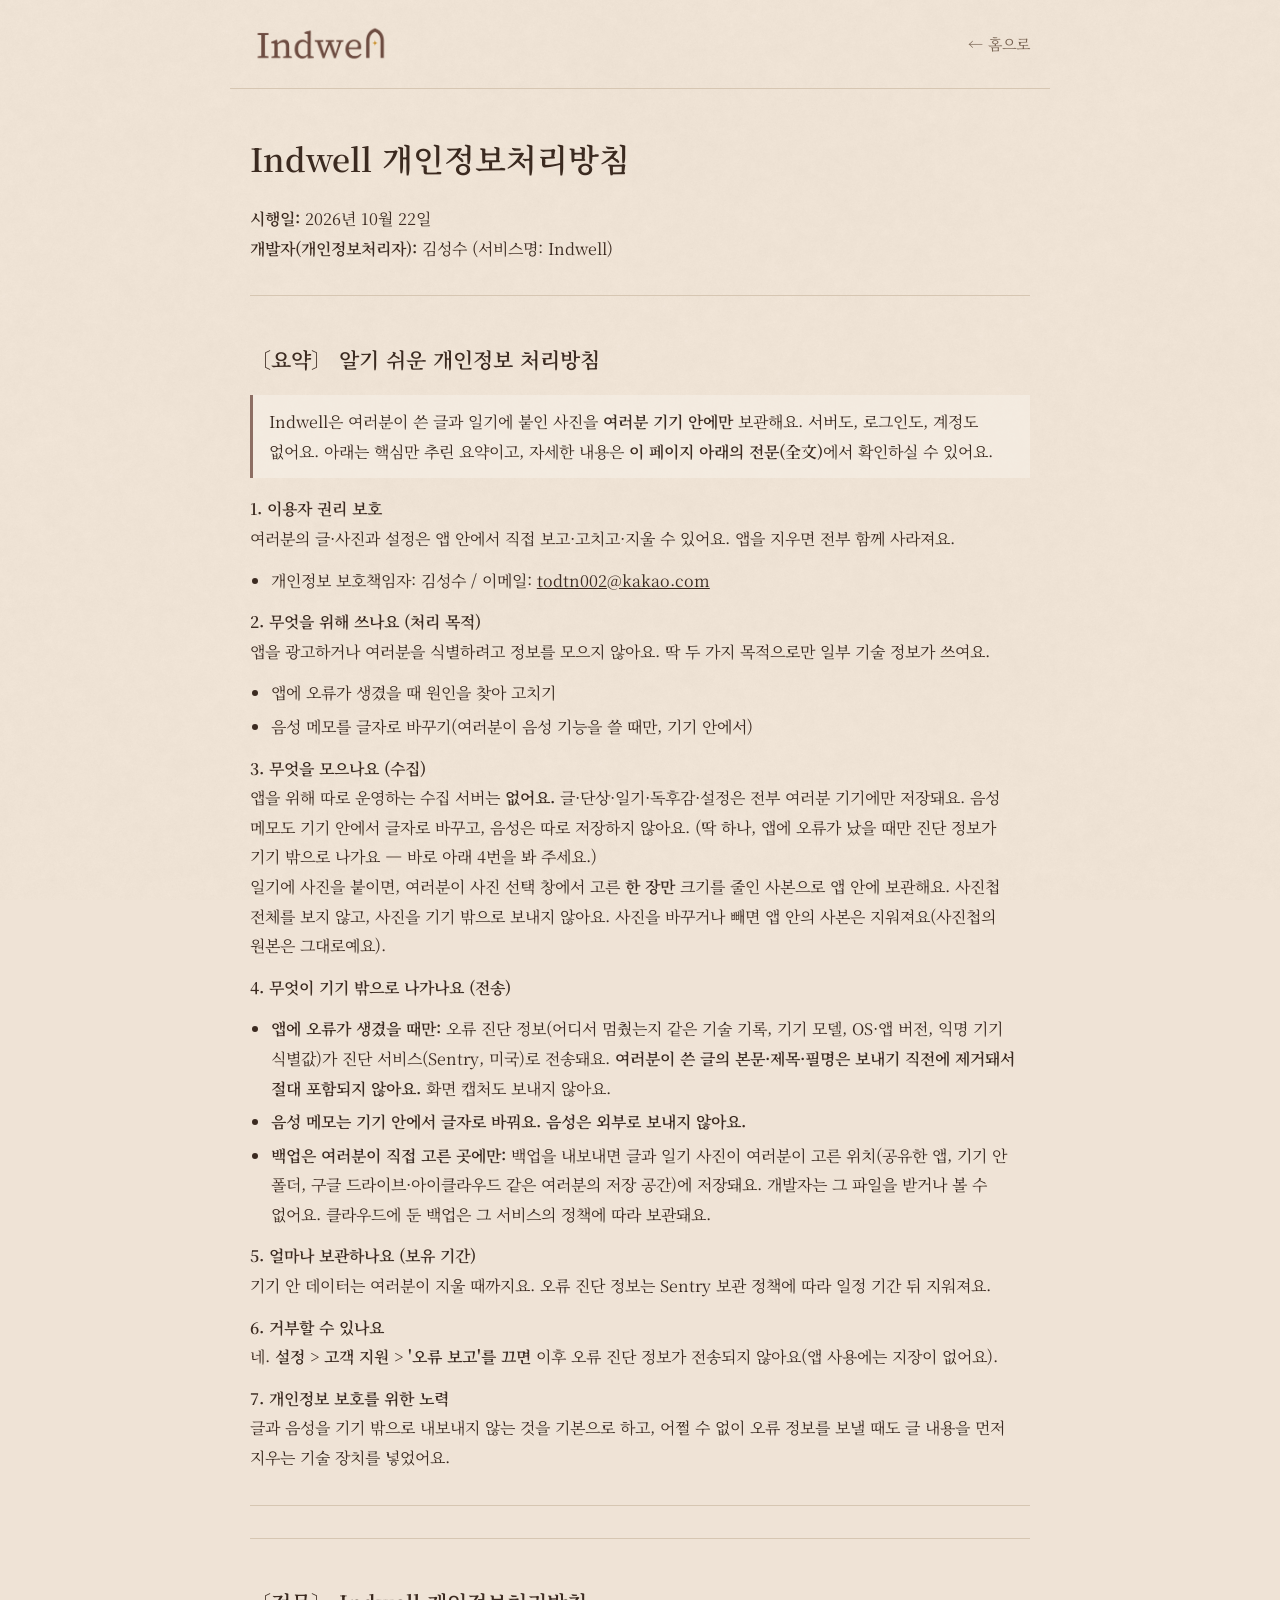
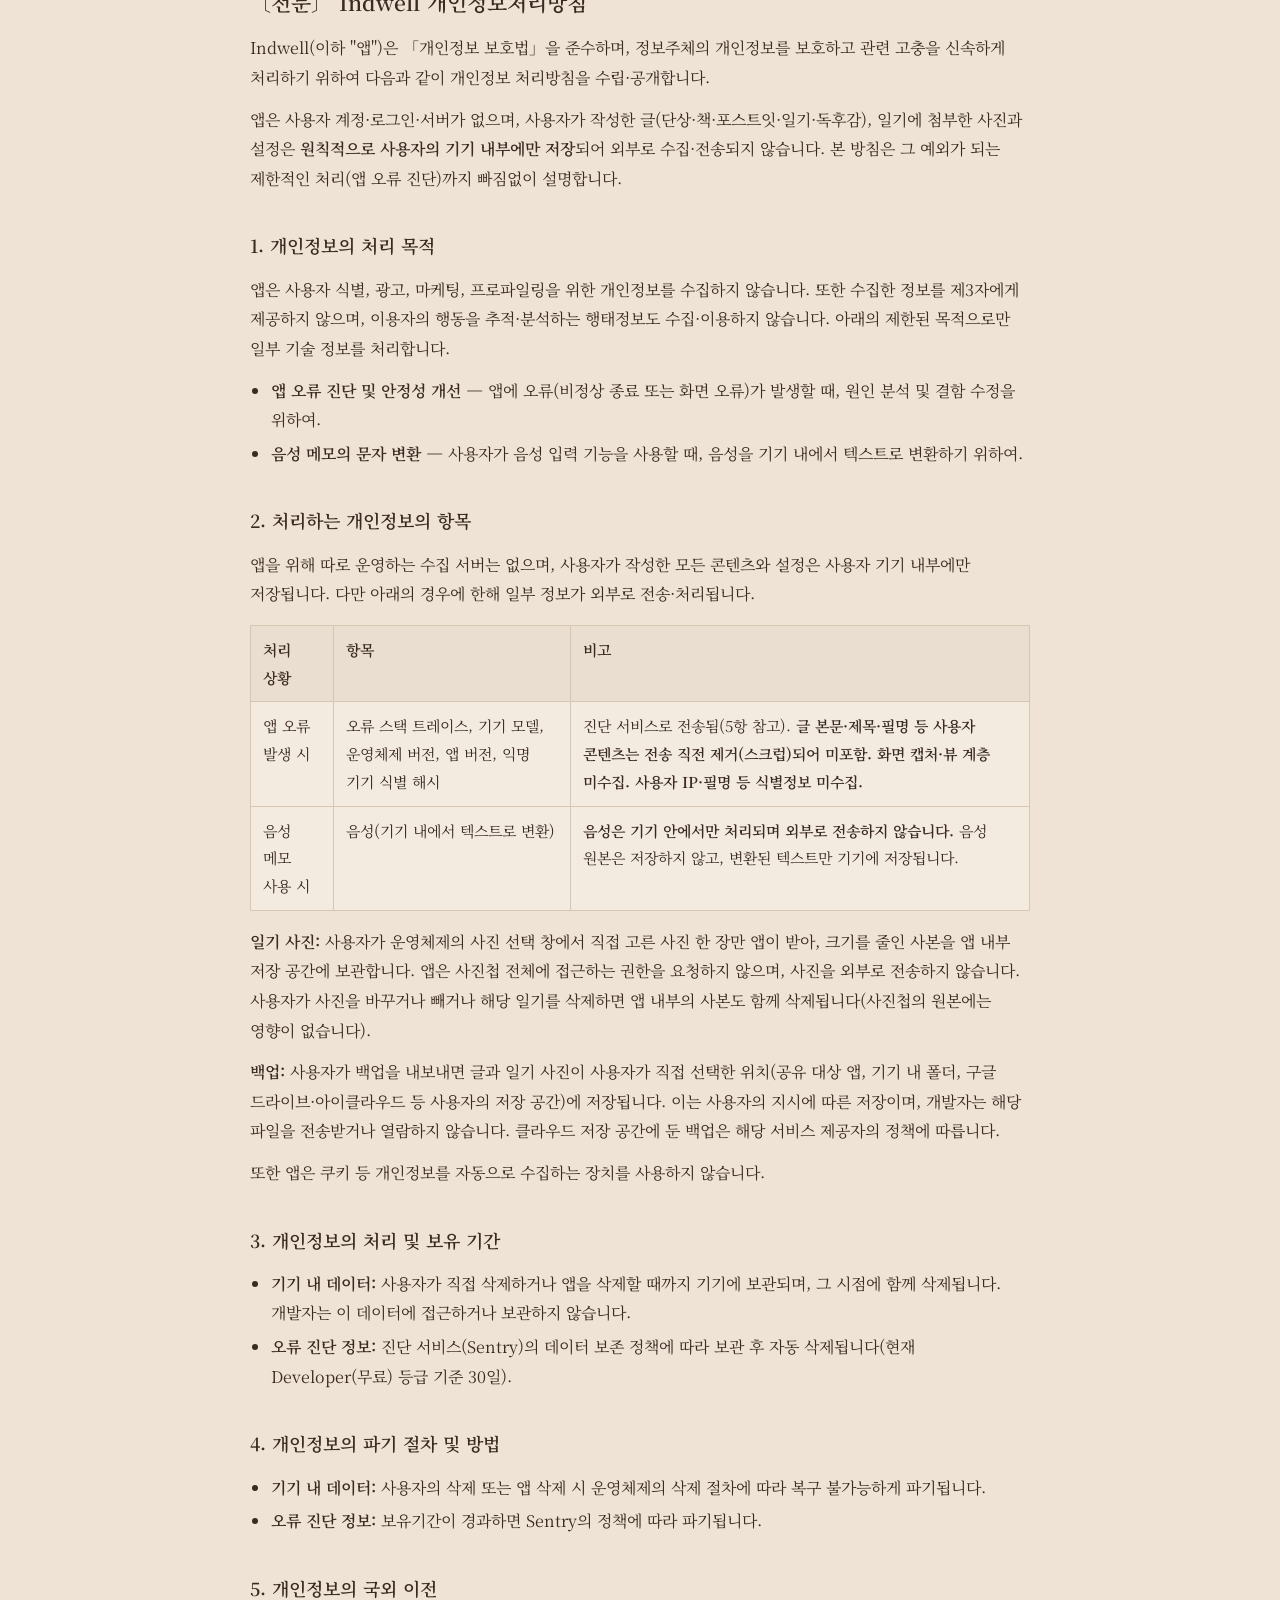
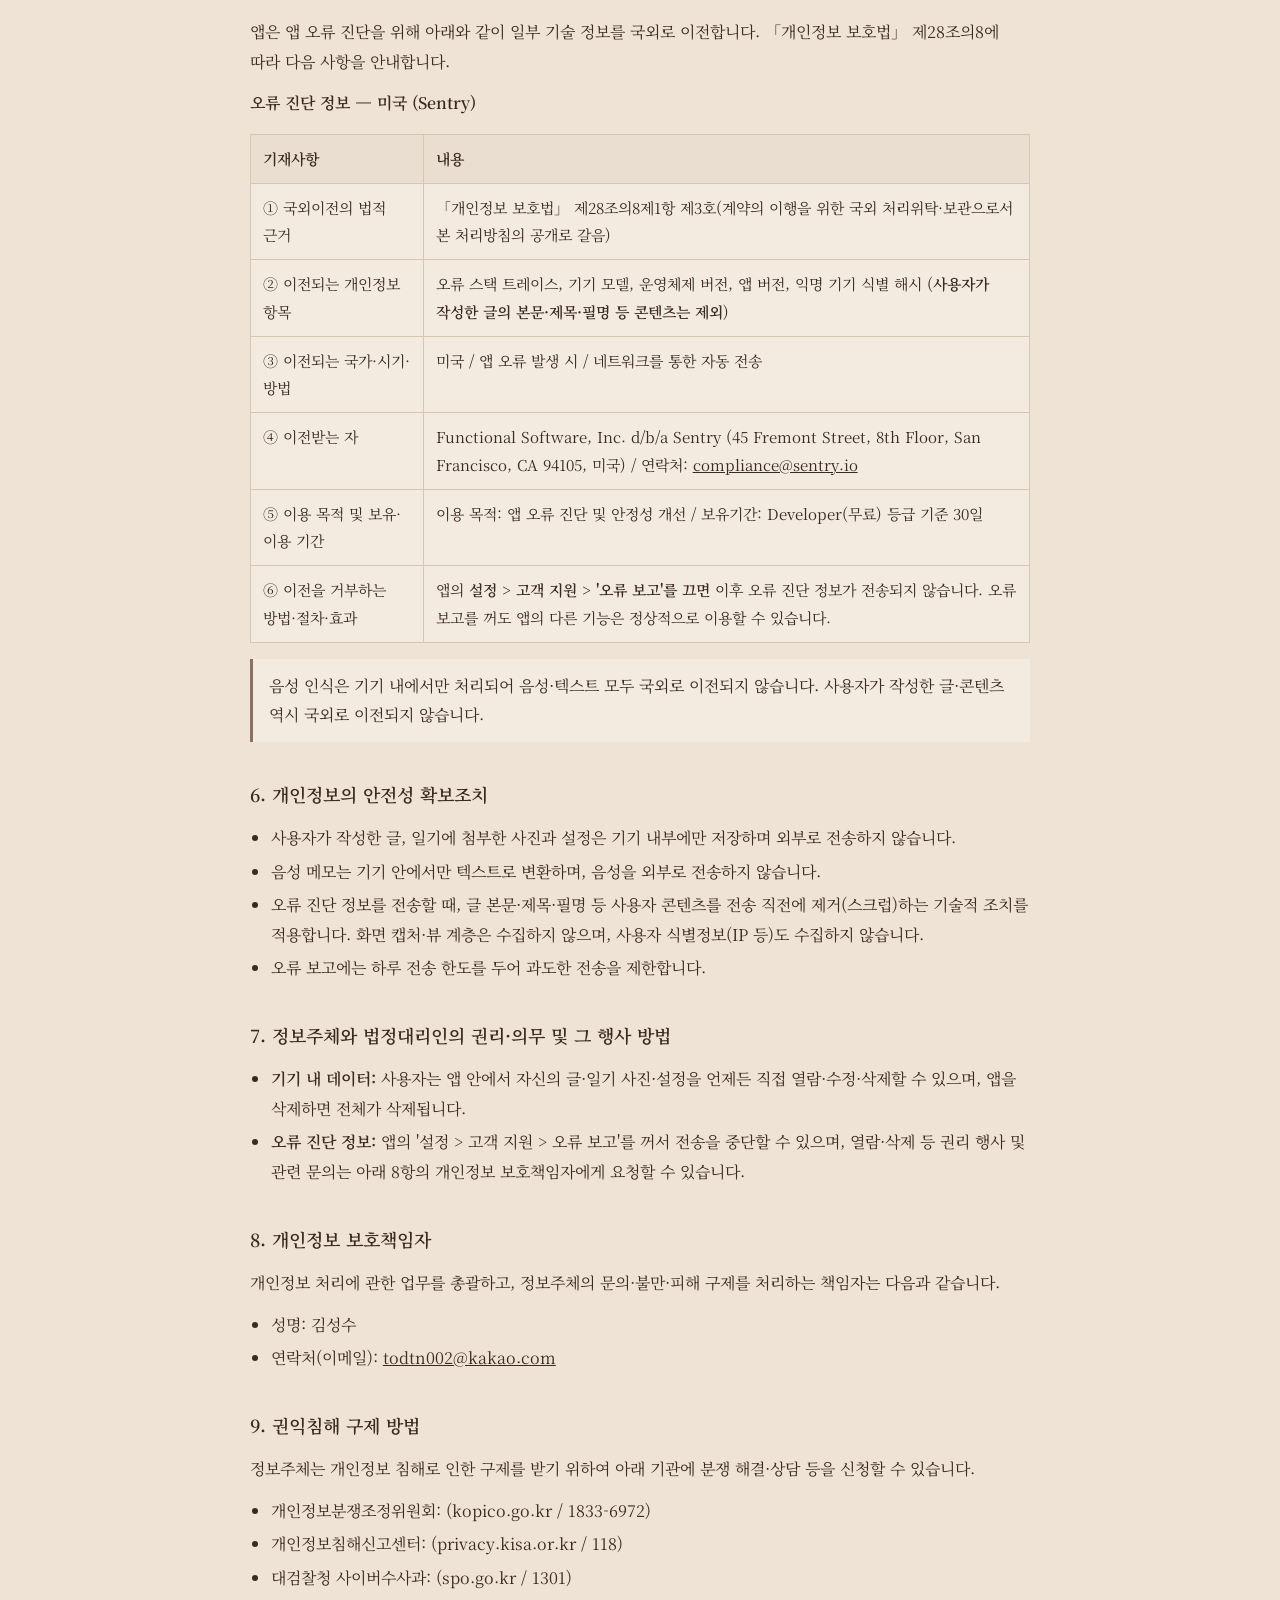
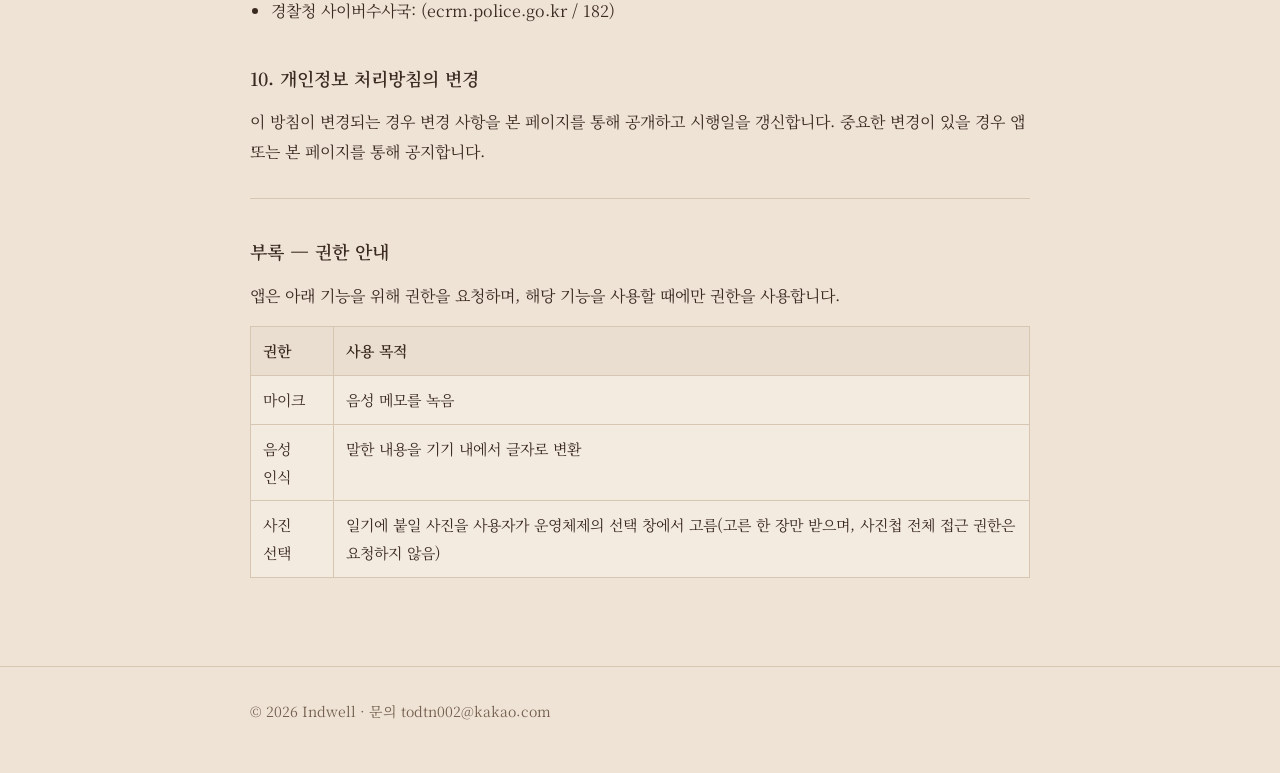
==== commit 7010cb3b: "개인정보 처리방침 시행일 2026년 10월 22일(사진 기능 반영본 게시) Co-Authored-By: Claude Opus 5.5 <noreply@anthropic.com>" ====
--- a/privacy/index.html
+++ b/privacy/index.html
@@ -57,7 +57,7 @@
 <!-- 본문은 privacy/privacy-policy.md에서 tools/build-privacy.sh로 만든다. 직접 고치지 말 것 -->
 <!-- BODY:START -->
 <h1>Indwell 개인정보처리방침</h1>
-<p><strong>시행일:</strong> 2026년 ○월 ○일<br>
+<p><strong>시행일:</strong> 2026년 10월 22일<br>
 <strong>개발자(개인정보처리자):</strong> 김성수 (서비스명: Indwell)</p>
 <hr>
 <h2>〔요약〕 알기 쉬운 개인정보 처리방침</h2>
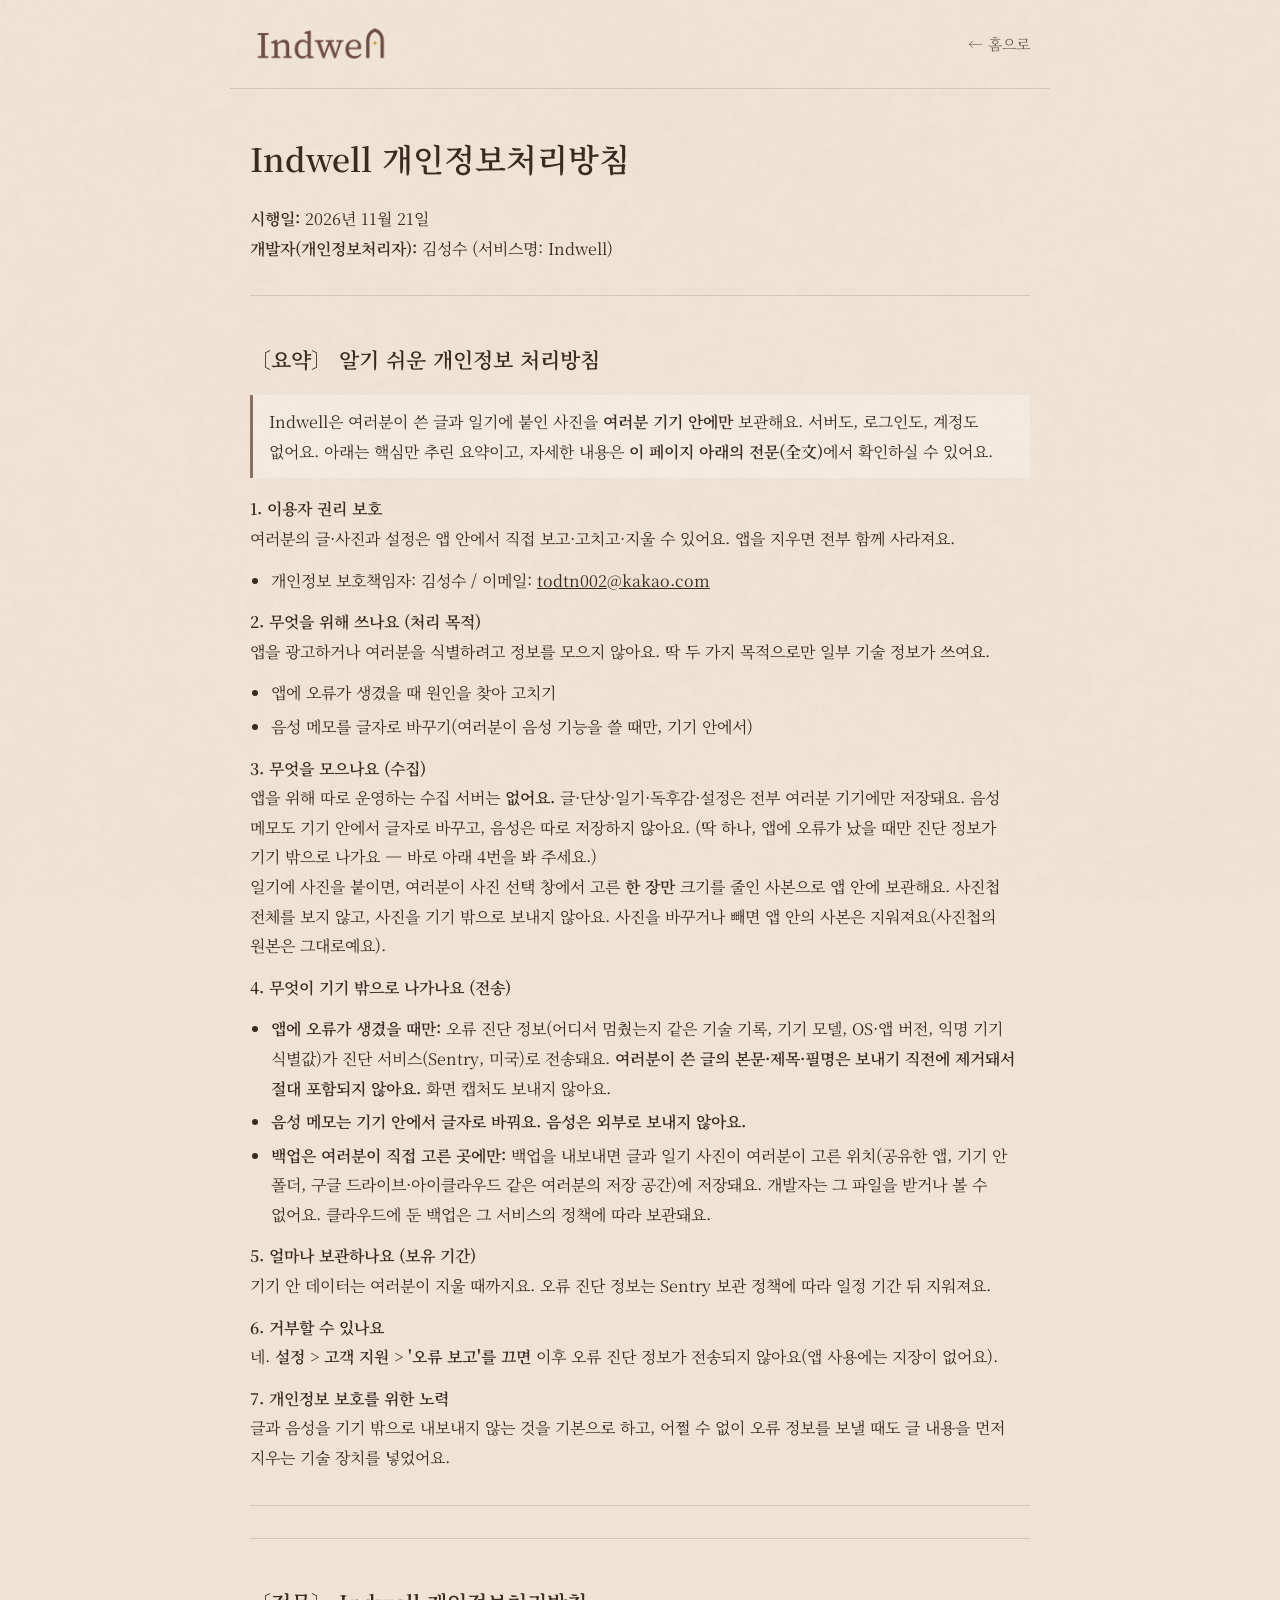
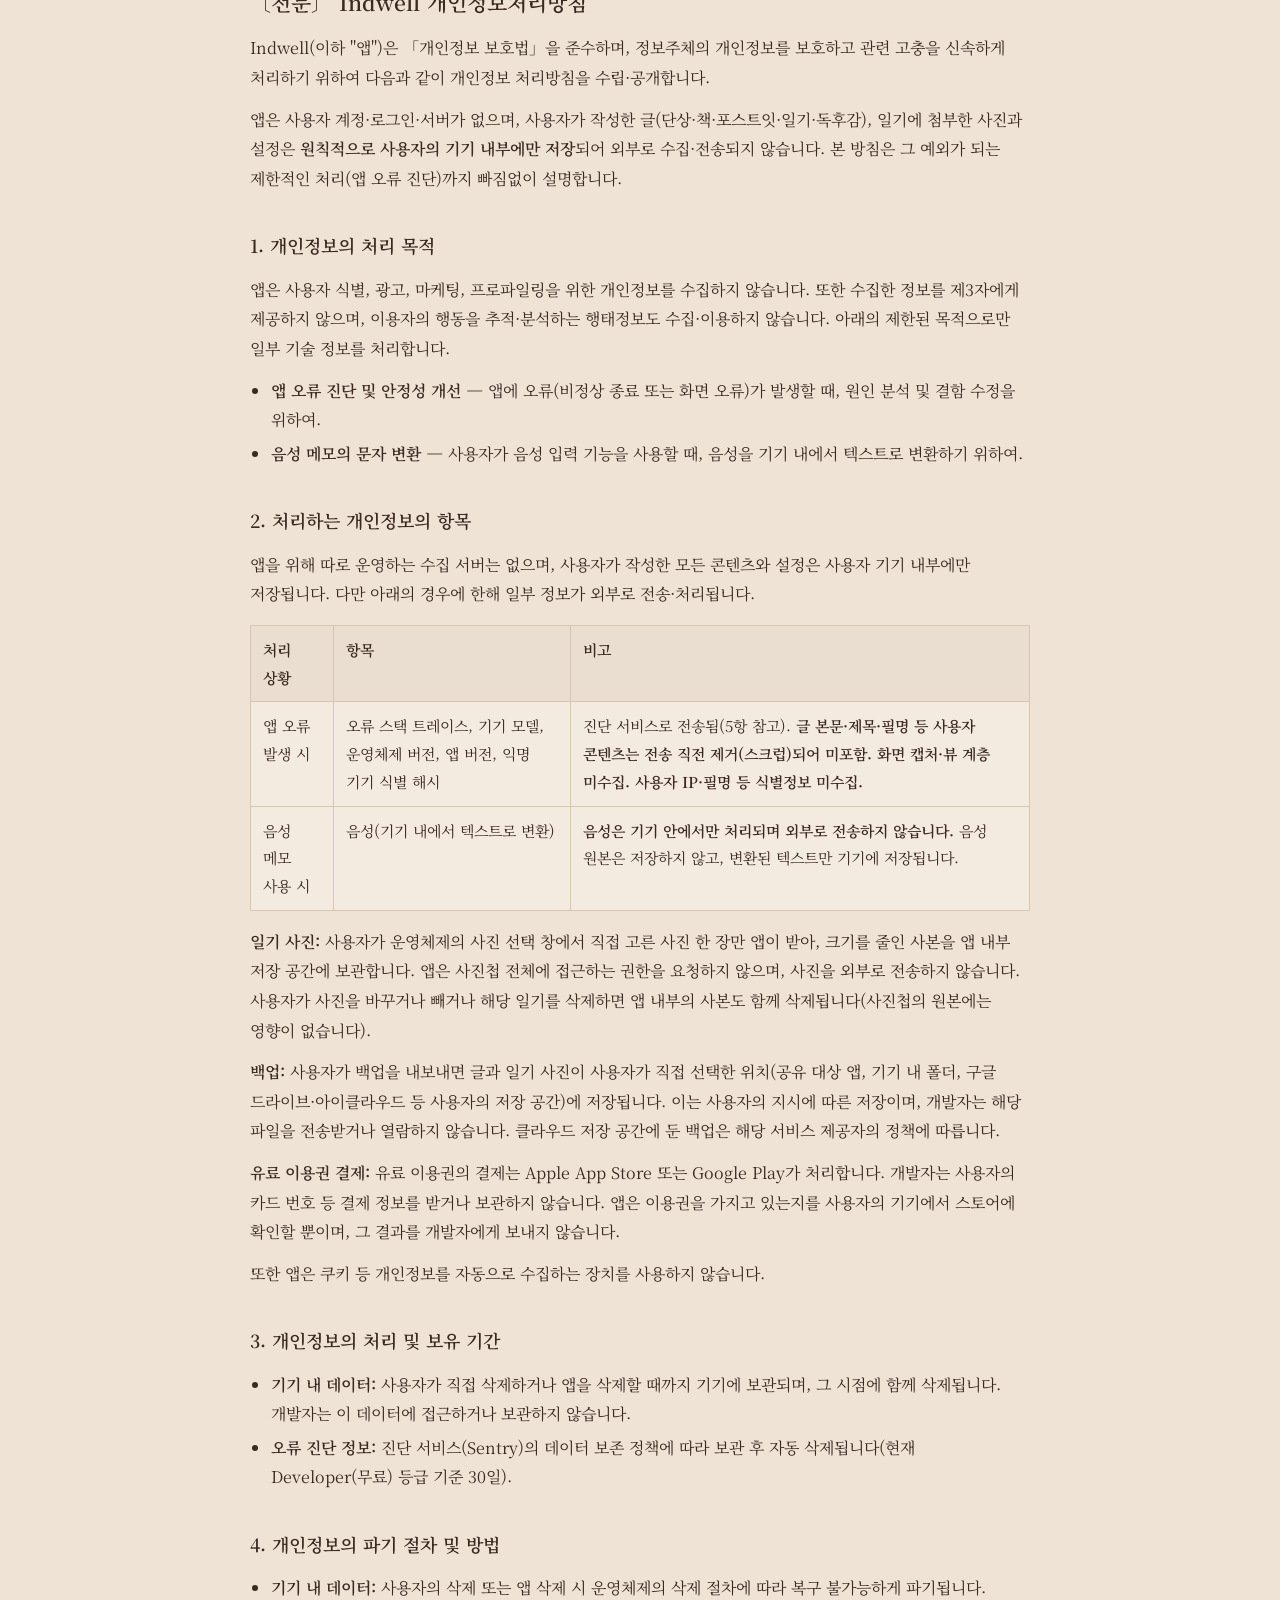
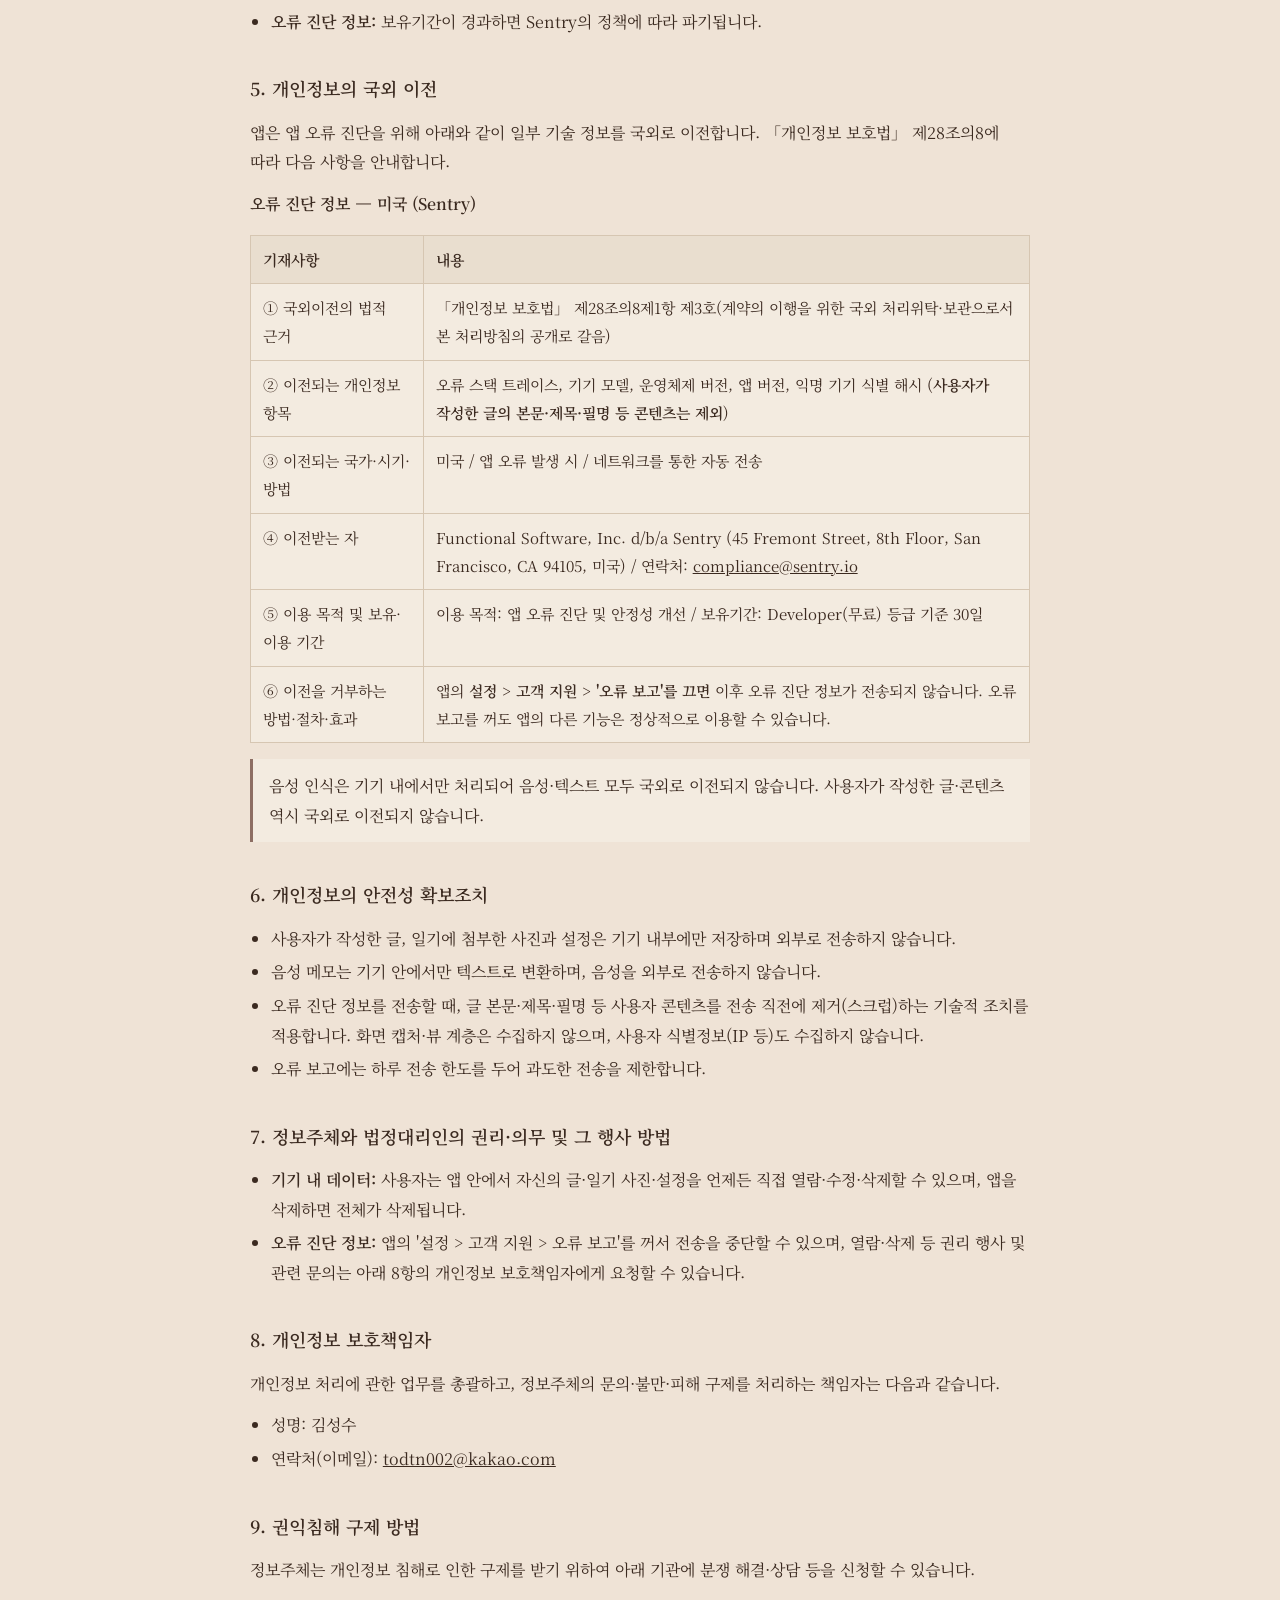
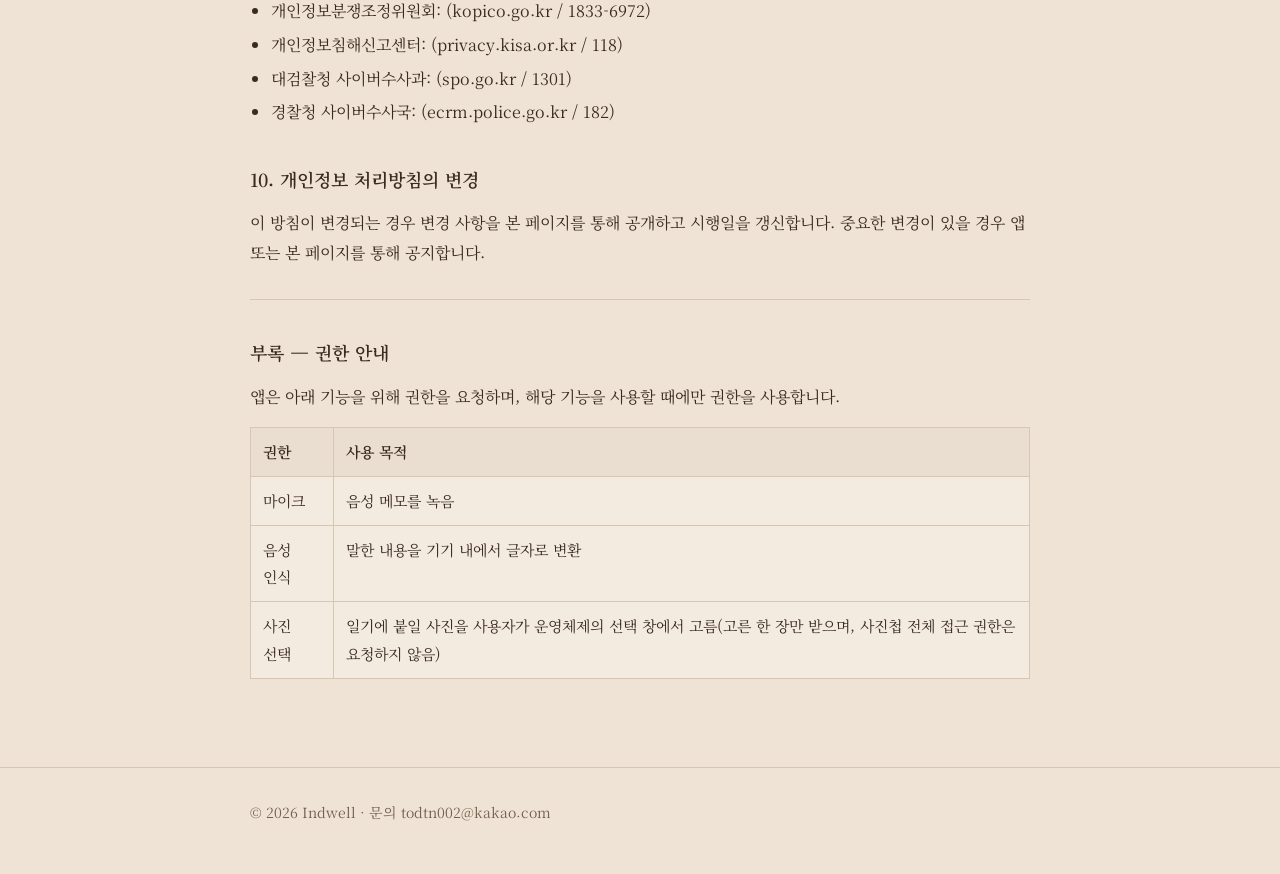
==== commit 841c4c80: "이용약관 페이지 게시·처리방침 결제 문단 (홈 첫 화면은 그대로) 약관 https://indwell.kr/terms/ — 시행일 2026-11-22. 처리방침 — 유료 이용권 결제" ====
--- a/privacy/index.html
+++ b/privacy/index.html
@@ -57,7 +57,7 @@
 <!-- 본문은 privacy/privacy-policy.md에서 tools/build-privacy.sh로 만든다. 직접 고치지 말 것 -->
 <!-- BODY:START -->
 <h1>Indwell 개인정보처리방침</h1>
-<p><strong>시행일:</strong> 2026년 10월 22일<br>
+<p><strong>시행일:</strong> 2026년 11월 21일<br>
 <strong>개발자(개인정보처리자):</strong> 김성수 (서비스명: Indwell)</p>
 <hr>
 <h2>〔요약〕 알기 쉬운 개인정보 처리방침</h2>
@@ -126,6 +126,7 @@
 </table></markdown-accessiblity-table>
 <p><strong>일기 사진:</strong> 사용자가 운영체제의 사진 선택 창에서 직접 고른 사진 한 장만 앱이 받아, 크기를 줄인 사본을 앱 내부 저장 공간에 보관합니다. 앱은 사진첩 전체에 접근하는 권한을 요청하지 않으며, 사진을 외부로 전송하지 않습니다. 사용자가 사진을 바꾸거나 빼거나 해당 일기를 삭제하면 앱 내부의 사본도 함께 삭제됩니다(사진첩의 원본에는 영향이 없습니다).</p>
 <p><strong>백업:</strong> 사용자가 백업을 내보내면 글과 일기 사진이 사용자가 직접 선택한 위치(공유 대상 앱, 기기 내 폴더, 구글 드라이브·아이클라우드 등 사용자의 저장 공간)에 저장됩니다. 이는 사용자의 지시에 따른 저장이며, 개발자는 해당 파일을 전송받거나 열람하지 않습니다. 클라우드 저장 공간에 둔 백업은 해당 서비스 제공자의 정책에 따릅니다.</p>
+<p><strong>유료 이용권 결제:</strong> 유료 이용권의 결제는 Apple App Store 또는 Google Play가 처리합니다. 개발자는 사용자의 카드 번호 등 결제 정보를 받거나 보관하지 않습니다. 앱은 이용권을 가지고 있는지를 사용자의 기기에서 스토어에 확인할 뿐이며, 그 결과를 개발자에게 보내지 않습니다.</p>
 <p>또한 앱은 쿠키 등 개인정보를 자동으로 수집하는 장치를 사용하지 않습니다.</p>
 <h3>3. 개인정보의 처리 및 보유 기간</h3>
 <ul>
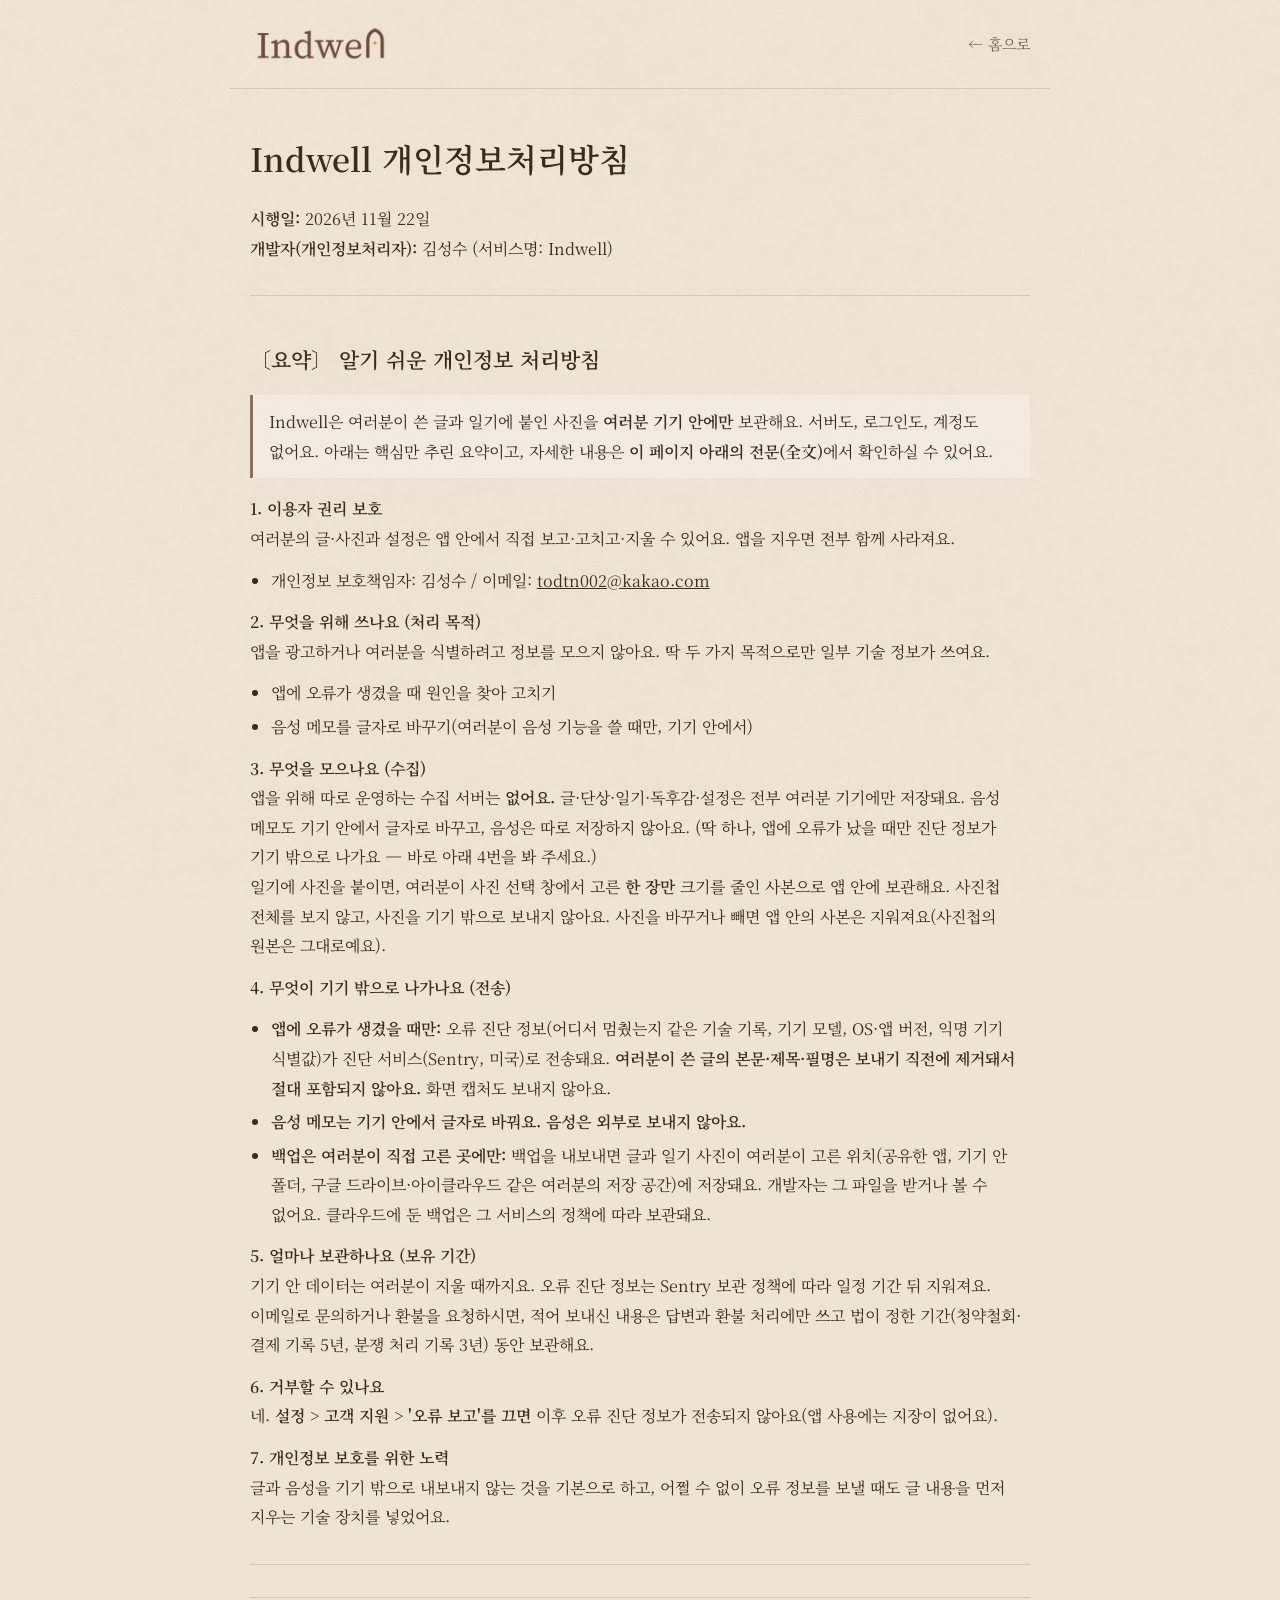
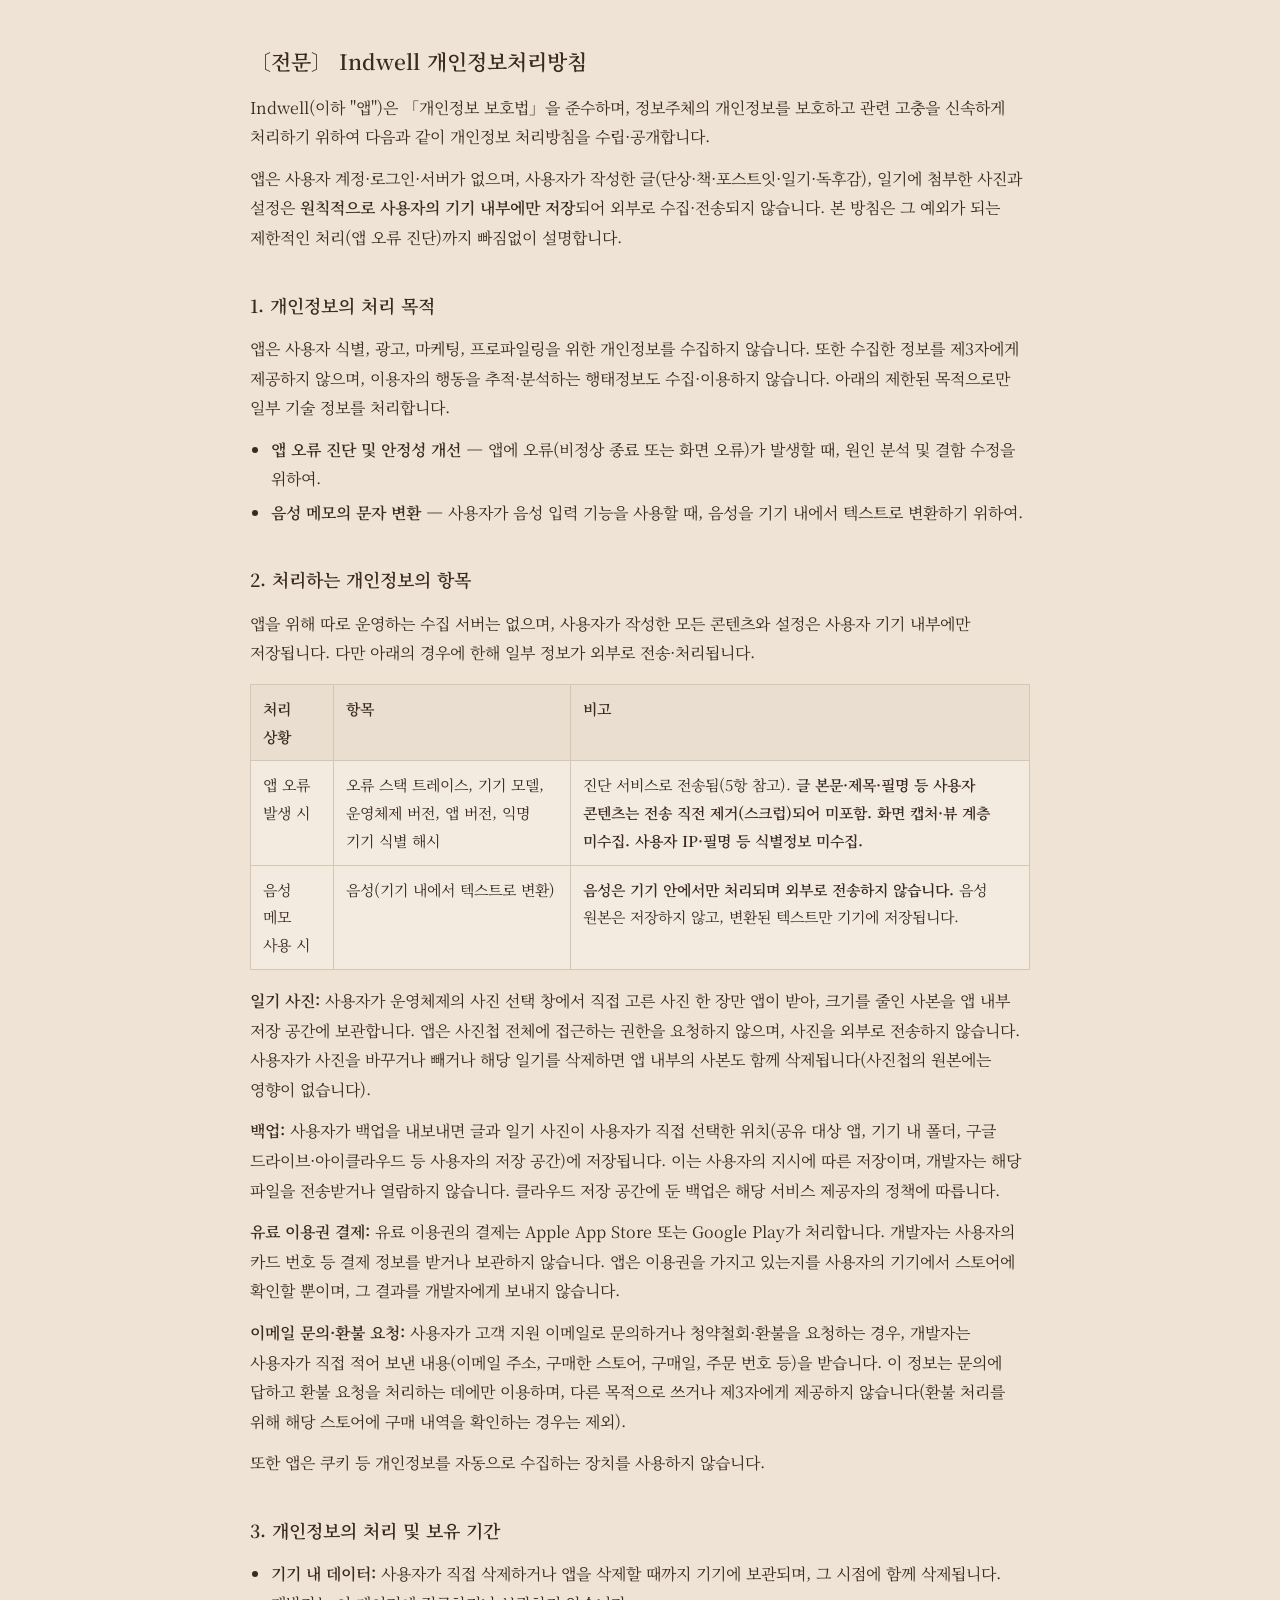
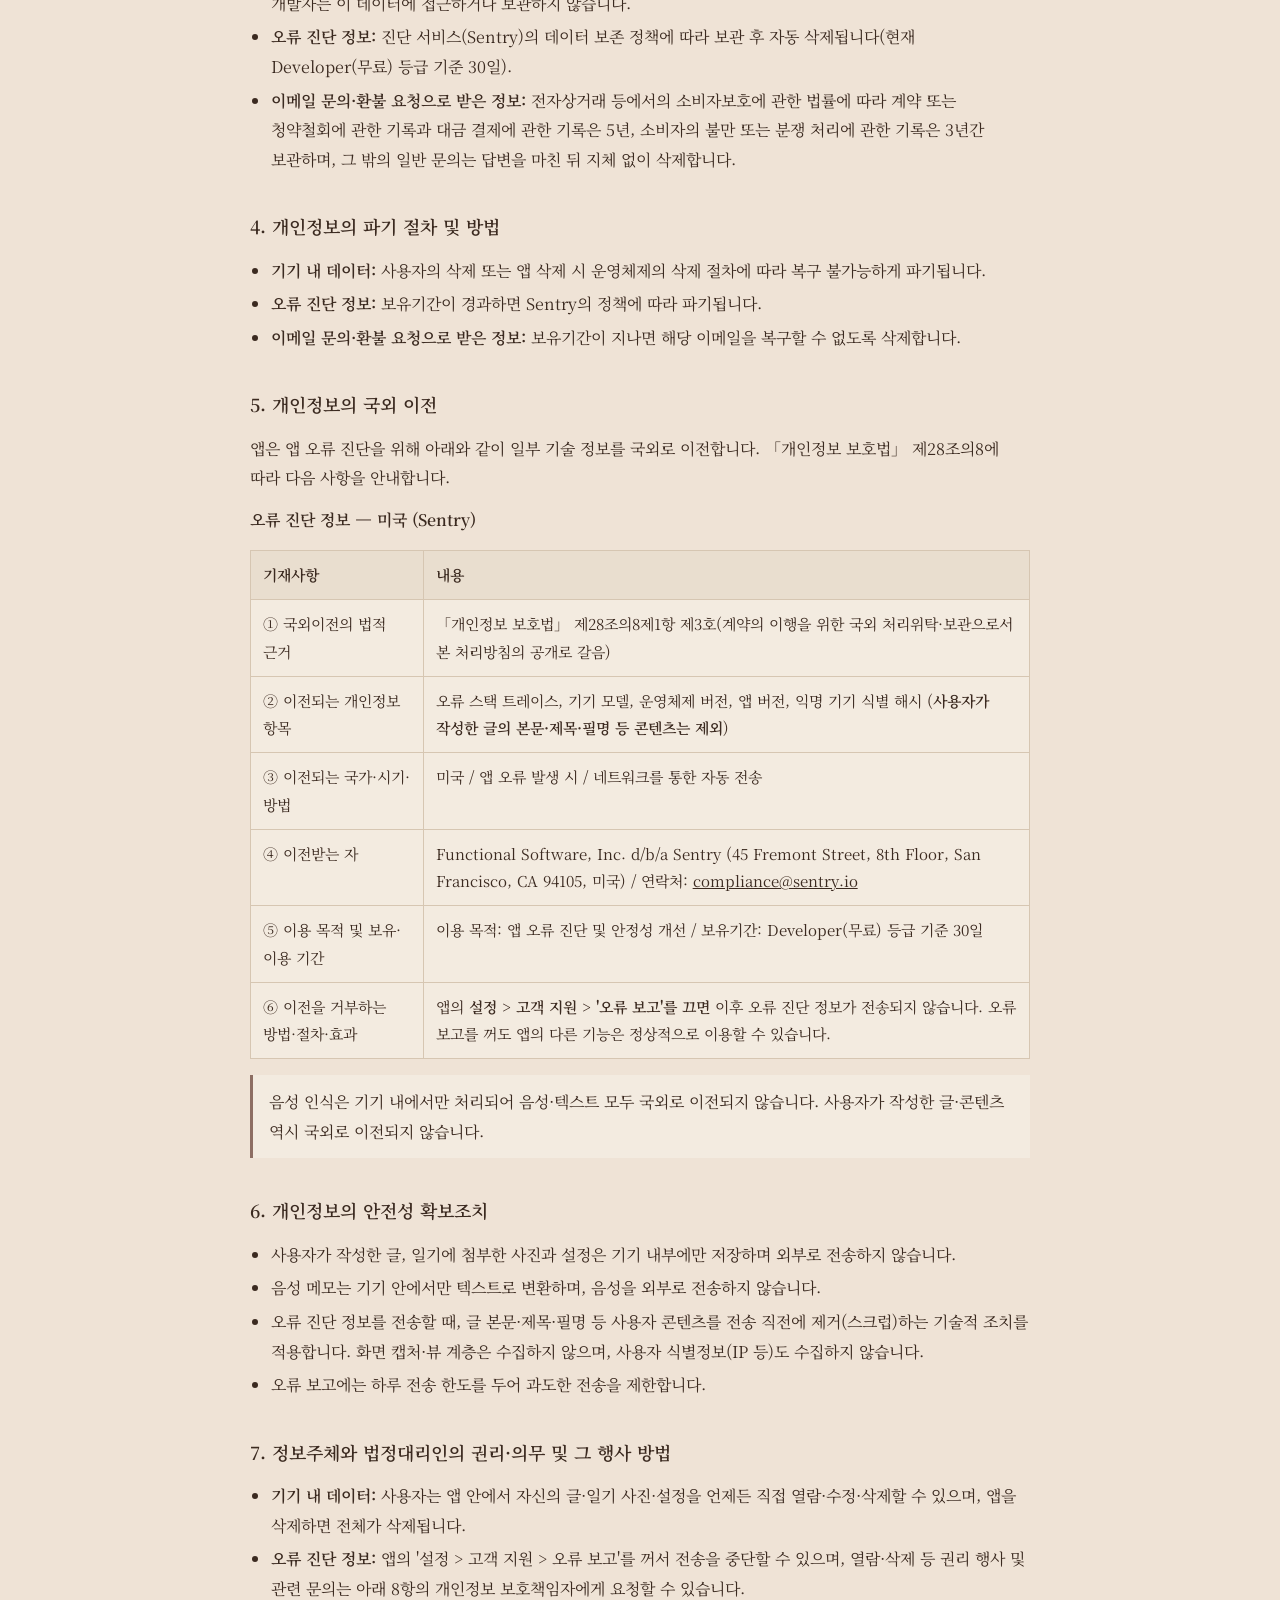
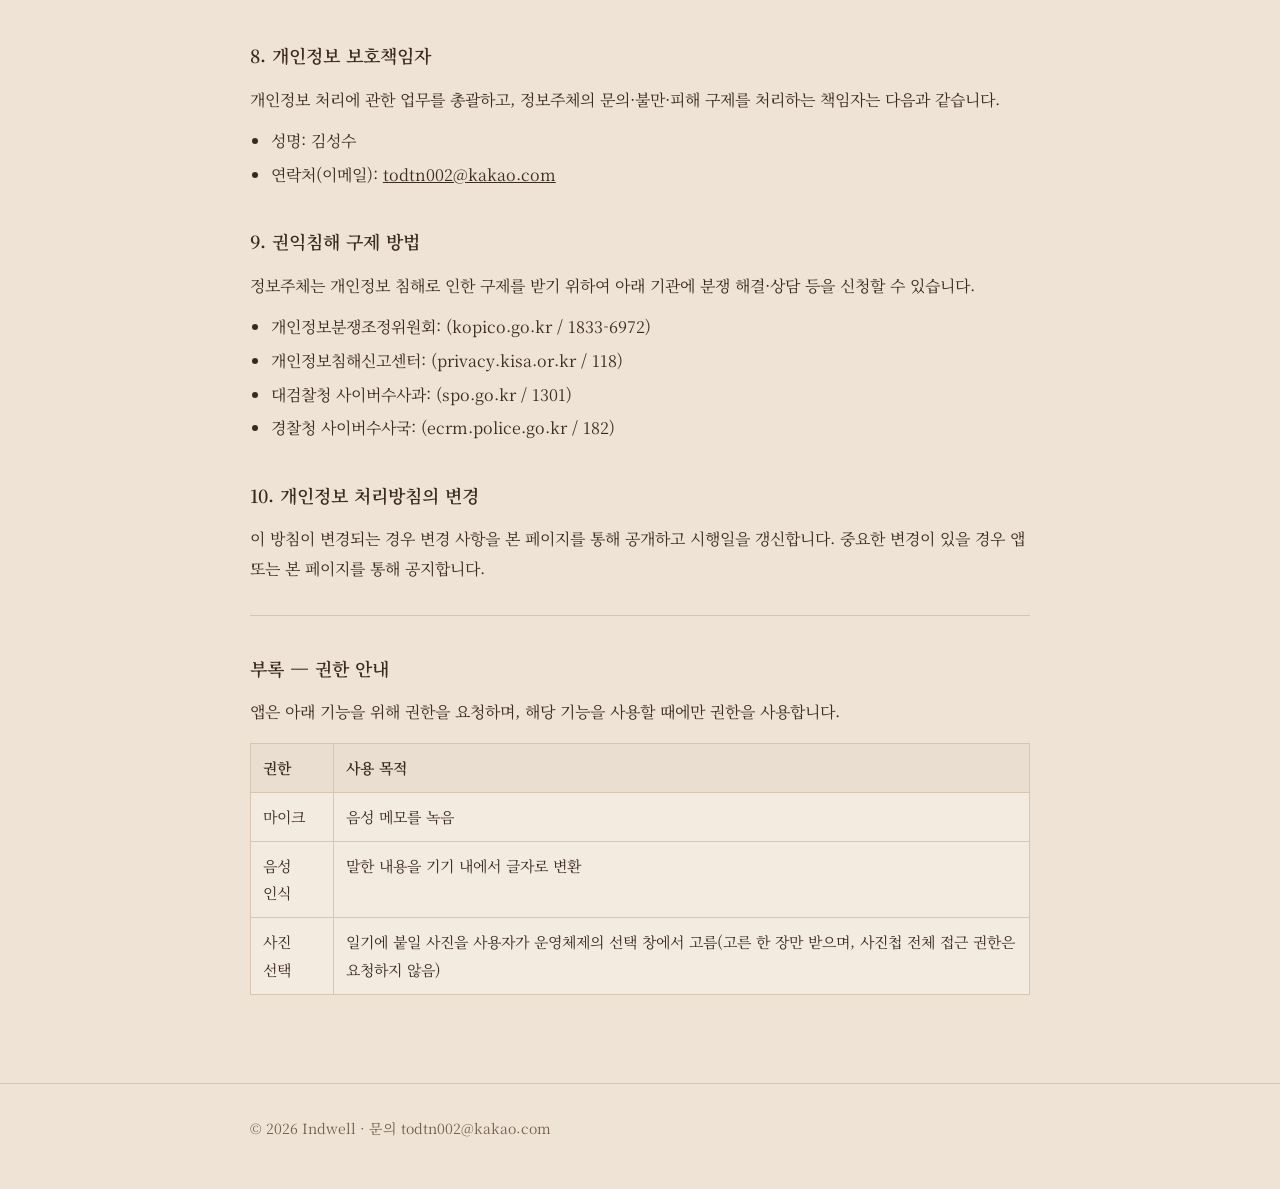
==== commit 515f9fc3: "약관 제7조 5항·제9조 3항, 처리방침 이메일 문의·환불 요청 문단 — 앱과 맞춤 (처리방침 시행일 2026-11-22) Co-Authored-By: Claude Fable 5." ====
--- a/privacy/index.html
+++ b/privacy/index.html
@@ -57,7 +57,7 @@
 <!-- 본문은 privacy/privacy-policy.md에서 tools/build-privacy.sh로 만든다. 직접 고치지 말 것 -->
 <!-- BODY:START -->
 <h1>Indwell 개인정보처리방침</h1>
-<p><strong>시행일:</strong> 2026년 11월 21일<br>
+<p><strong>시행일:</strong> 2026년 11월 22일<br>
 <strong>개발자(개인정보처리자):</strong> 김성수 (서비스명: Indwell)</p>
 <hr>
 <h2>〔요약〕 알기 쉬운 개인정보 처리방침</h2>
@@ -85,7 +85,7 @@
 <li><strong>백업은 여러분이 직접 고른 곳에만:</strong> 백업을 내보내면 글과 일기 사진이 여러분이 고른 위치(공유한 앱, 기기 안 폴더, 구글 드라이브·아이클라우드 같은 여러분의 저장 공간)에 저장돼요. 개발자는 그 파일을 받거나 볼 수 없어요. 클라우드에 둔 백업은 그 서비스의 정책에 따라 보관돼요.</li>
 </ul>
 <p><strong>5. 얼마나 보관하나요 (보유 기간)</strong><br>
-기기 안 데이터는 여러분이 지울 때까지요. 오류 진단 정보는 Sentry 보관 정책에 따라 일정 기간 뒤 지워져요.</p>
+기기 안 데이터는 여러분이 지울 때까지요. 오류 진단 정보는 Sentry 보관 정책에 따라 일정 기간 뒤 지워져요. 이메일로 문의하거나 환불을 요청하시면, 적어 보내신 내용은 답변과 환불 처리에만 쓰고 법이 정한 기간(청약철회·결제 기록 5년, 분쟁 처리 기록 3년) 동안 보관해요.</p>
 <p><strong>6. 거부할 수 있나요</strong><br>
 네. <strong>설정 &gt; 고객 지원 &gt; '오류 보고'를 끄면</strong> 이후 오류 진단 정보가 전송되지 않아요(앱 사용에는 지장이 없어요).</p>
 <p><strong>7. 개인정보 보호를 위한 노력</strong><br>
@@ -127,16 +127,19 @@
 <p><strong>일기 사진:</strong> 사용자가 운영체제의 사진 선택 창에서 직접 고른 사진 한 장만 앱이 받아, 크기를 줄인 사본을 앱 내부 저장 공간에 보관합니다. 앱은 사진첩 전체에 접근하는 권한을 요청하지 않으며, 사진을 외부로 전송하지 않습니다. 사용자가 사진을 바꾸거나 빼거나 해당 일기를 삭제하면 앱 내부의 사본도 함께 삭제됩니다(사진첩의 원본에는 영향이 없습니다).</p>
 <p><strong>백업:</strong> 사용자가 백업을 내보내면 글과 일기 사진이 사용자가 직접 선택한 위치(공유 대상 앱, 기기 내 폴더, 구글 드라이브·아이클라우드 등 사용자의 저장 공간)에 저장됩니다. 이는 사용자의 지시에 따른 저장이며, 개발자는 해당 파일을 전송받거나 열람하지 않습니다. 클라우드 저장 공간에 둔 백업은 해당 서비스 제공자의 정책에 따릅니다.</p>
 <p><strong>유료 이용권 결제:</strong> 유료 이용권의 결제는 Apple App Store 또는 Google Play가 처리합니다. 개발자는 사용자의 카드 번호 등 결제 정보를 받거나 보관하지 않습니다. 앱은 이용권을 가지고 있는지를 사용자의 기기에서 스토어에 확인할 뿐이며, 그 결과를 개발자에게 보내지 않습니다.</p>
+<p><strong>이메일 문의·환불 요청:</strong> 사용자가 고객 지원 이메일로 문의하거나 청약철회·환불을 요청하는 경우, 개발자는 사용자가 직접 적어 보낸 내용(이메일 주소, 구매한 스토어, 구매일, 주문 번호 등)을 받습니다. 이 정보는 문의에 답하고 환불 요청을 처리하는 데에만 이용하며, 다른 목적으로 쓰거나 제3자에게 제공하지 않습니다(환불 처리를 위해 해당 스토어에 구매 내역을 확인하는 경우는 제외).</p>
 <p>또한 앱은 쿠키 등 개인정보를 자동으로 수집하는 장치를 사용하지 않습니다.</p>
 <h3>3. 개인정보의 처리 및 보유 기간</h3>
 <ul>
 <li><strong>기기 내 데이터:</strong> 사용자가 직접 삭제하거나 앱을 삭제할 때까지 기기에 보관되며, 그 시점에 함께 삭제됩니다. 개발자는 이 데이터에 접근하거나 보관하지 않습니다.</li>
 <li><strong>오류 진단 정보:</strong> 진단 서비스(Sentry)의 데이터 보존 정책에 따라 보관 후 자동 삭제됩니다(현재 Developer(무료) 등급 기준 30일).</li>
+<li><strong>이메일 문의·환불 요청으로 받은 정보:</strong> 전자상거래 등에서의 소비자보호에 관한 법률에 따라 계약 또는 청약철회에 관한 기록과 대금 결제에 관한 기록은 5년, 소비자의 불만 또는 분쟁 처리에 관한 기록은 3년간 보관하며, 그 밖의 일반 문의는 답변을 마친 뒤 지체 없이 삭제합니다.</li>
 </ul>
 <h3>4. 개인정보의 파기 절차 및 방법</h3>
 <ul>
 <li><strong>기기 내 데이터:</strong> 사용자의 삭제 또는 앱 삭제 시 운영체제의 삭제 절차에 따라 복구 불가능하게 파기됩니다.</li>
 <li><strong>오류 진단 정보:</strong> 보유기간이 경과하면 Sentry의 정책에 따라 파기됩니다.</li>
+<li><strong>이메일 문의·환불 요청으로 받은 정보:</strong> 보유기간이 지나면 해당 이메일을 복구할 수 없도록 삭제합니다.</li>
 </ul>
 <h3>5. 개인정보의 국외 이전</h3>
 <p>앱은 앱 오류 진단을 위해 아래와 같이 일부 기술 정보를 국외로 이전합니다. 「개인정보 보호법」 제28조의8에 따라 다음 사항을 안내합니다.</p>
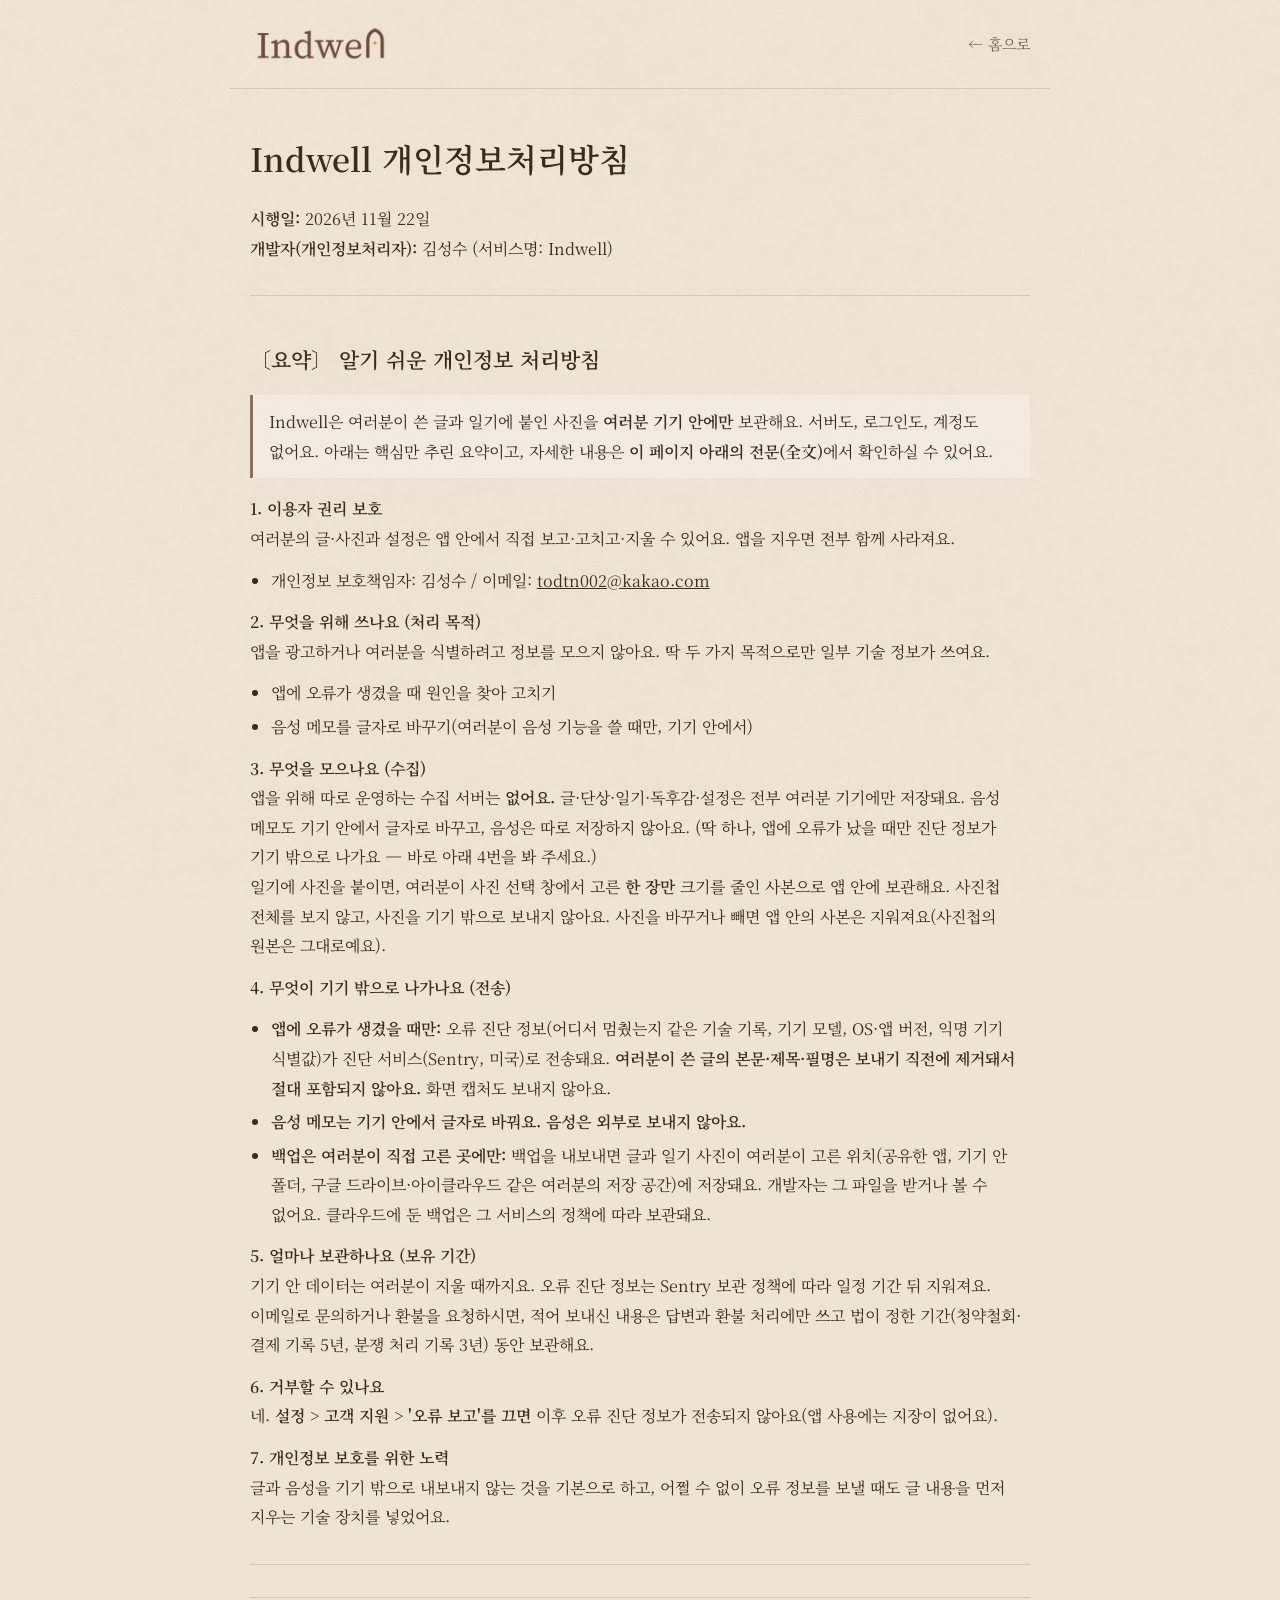
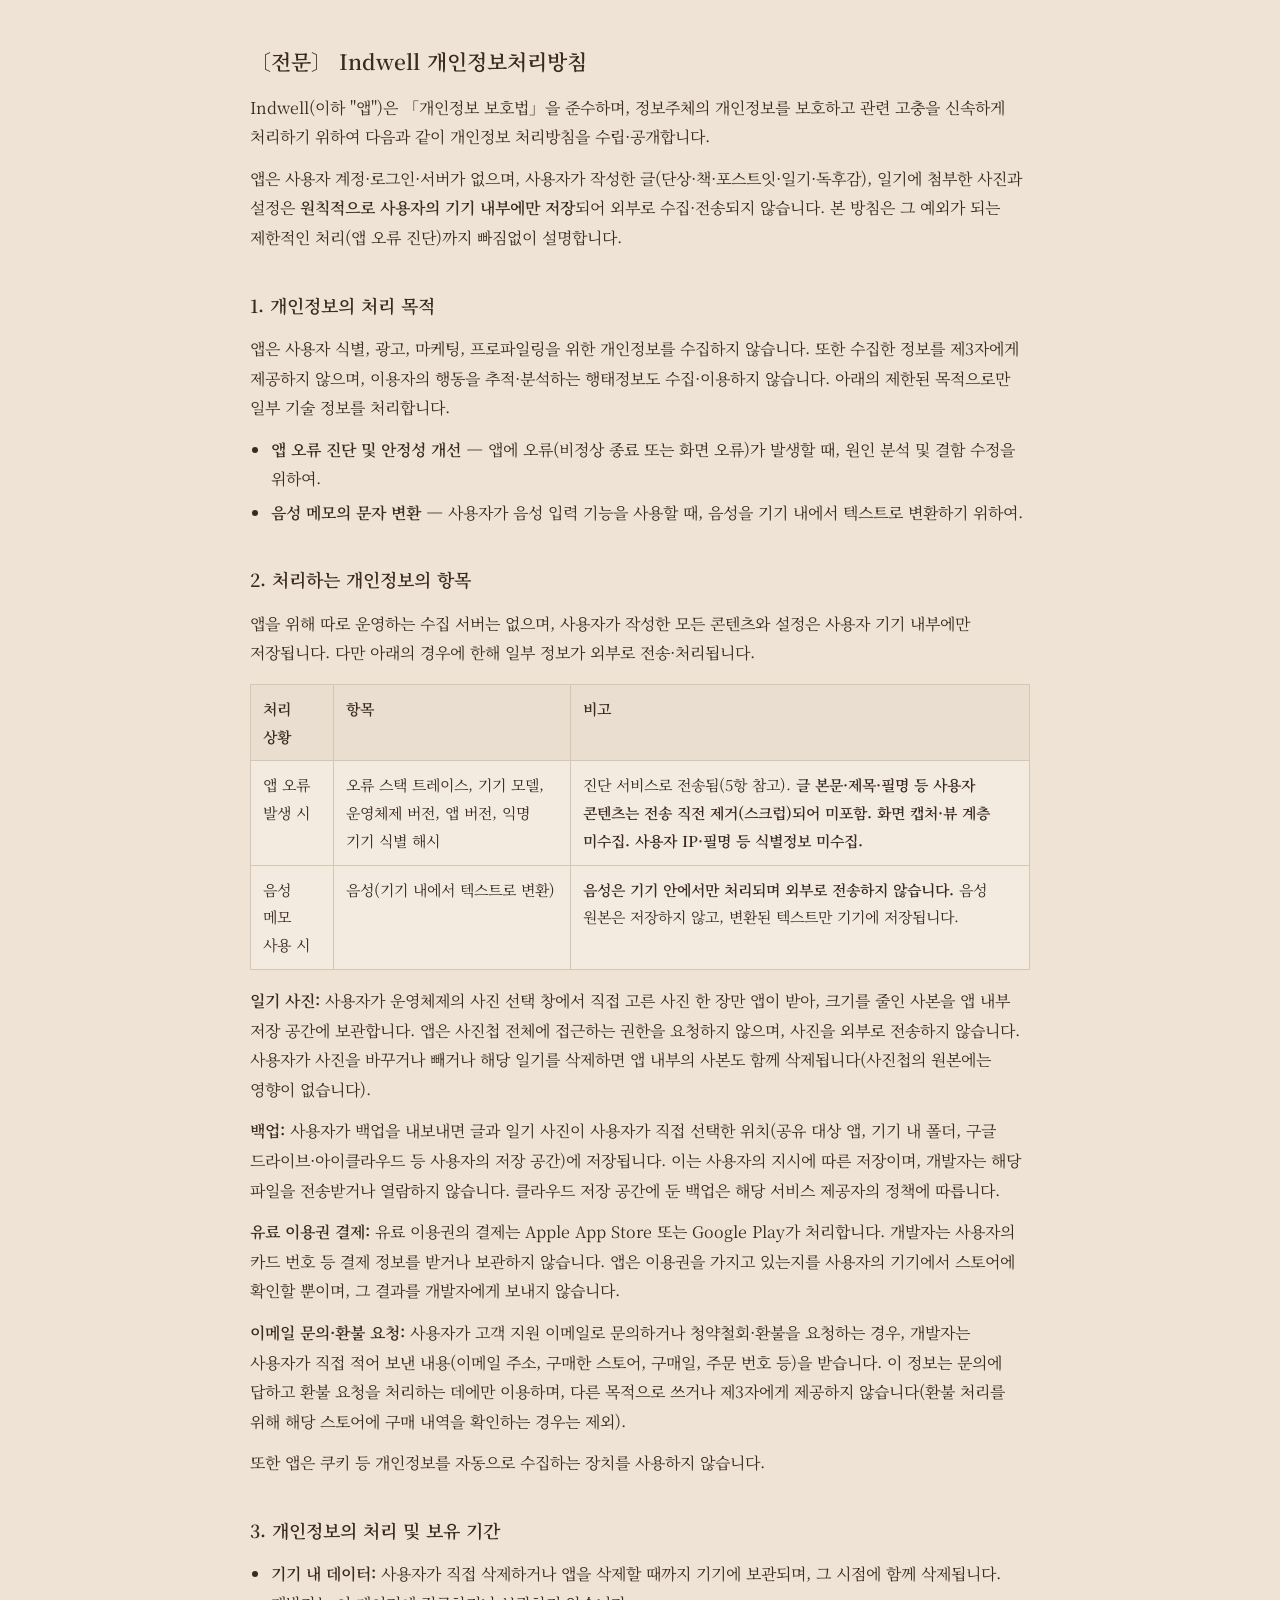
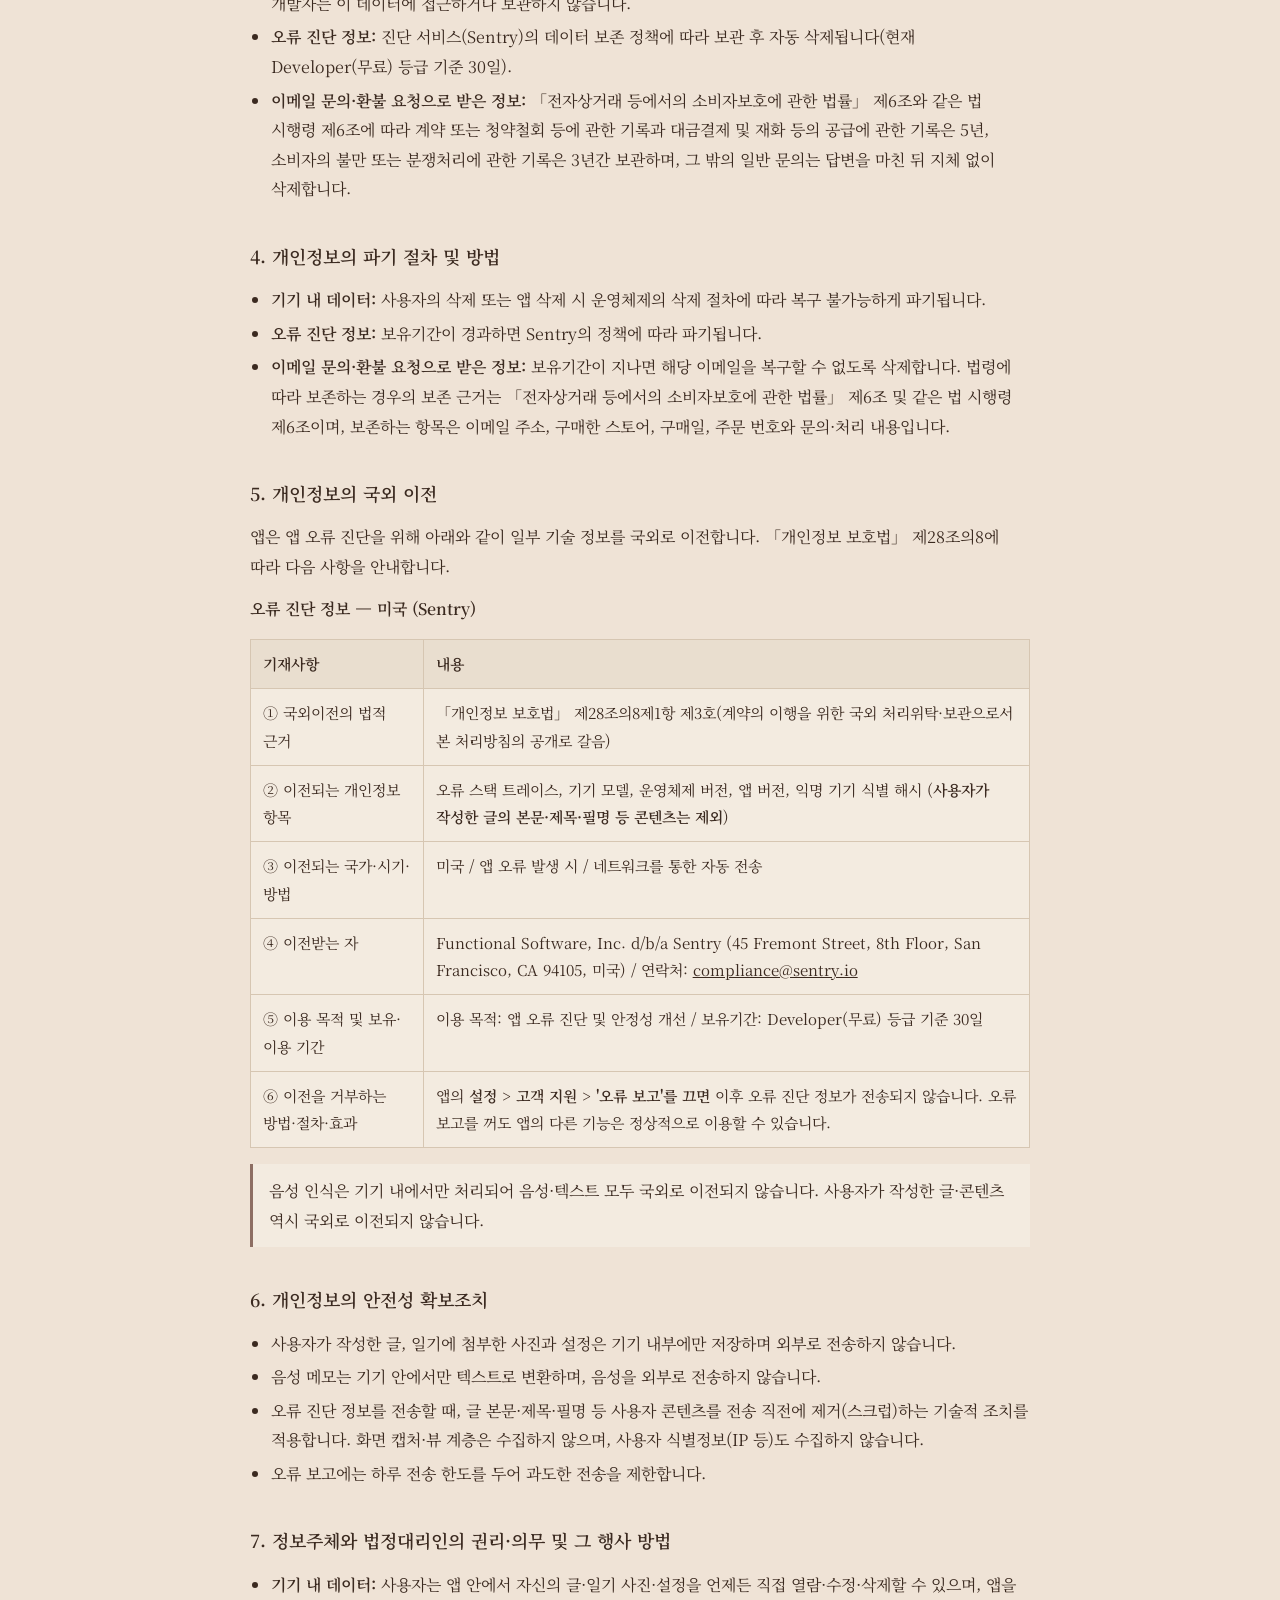
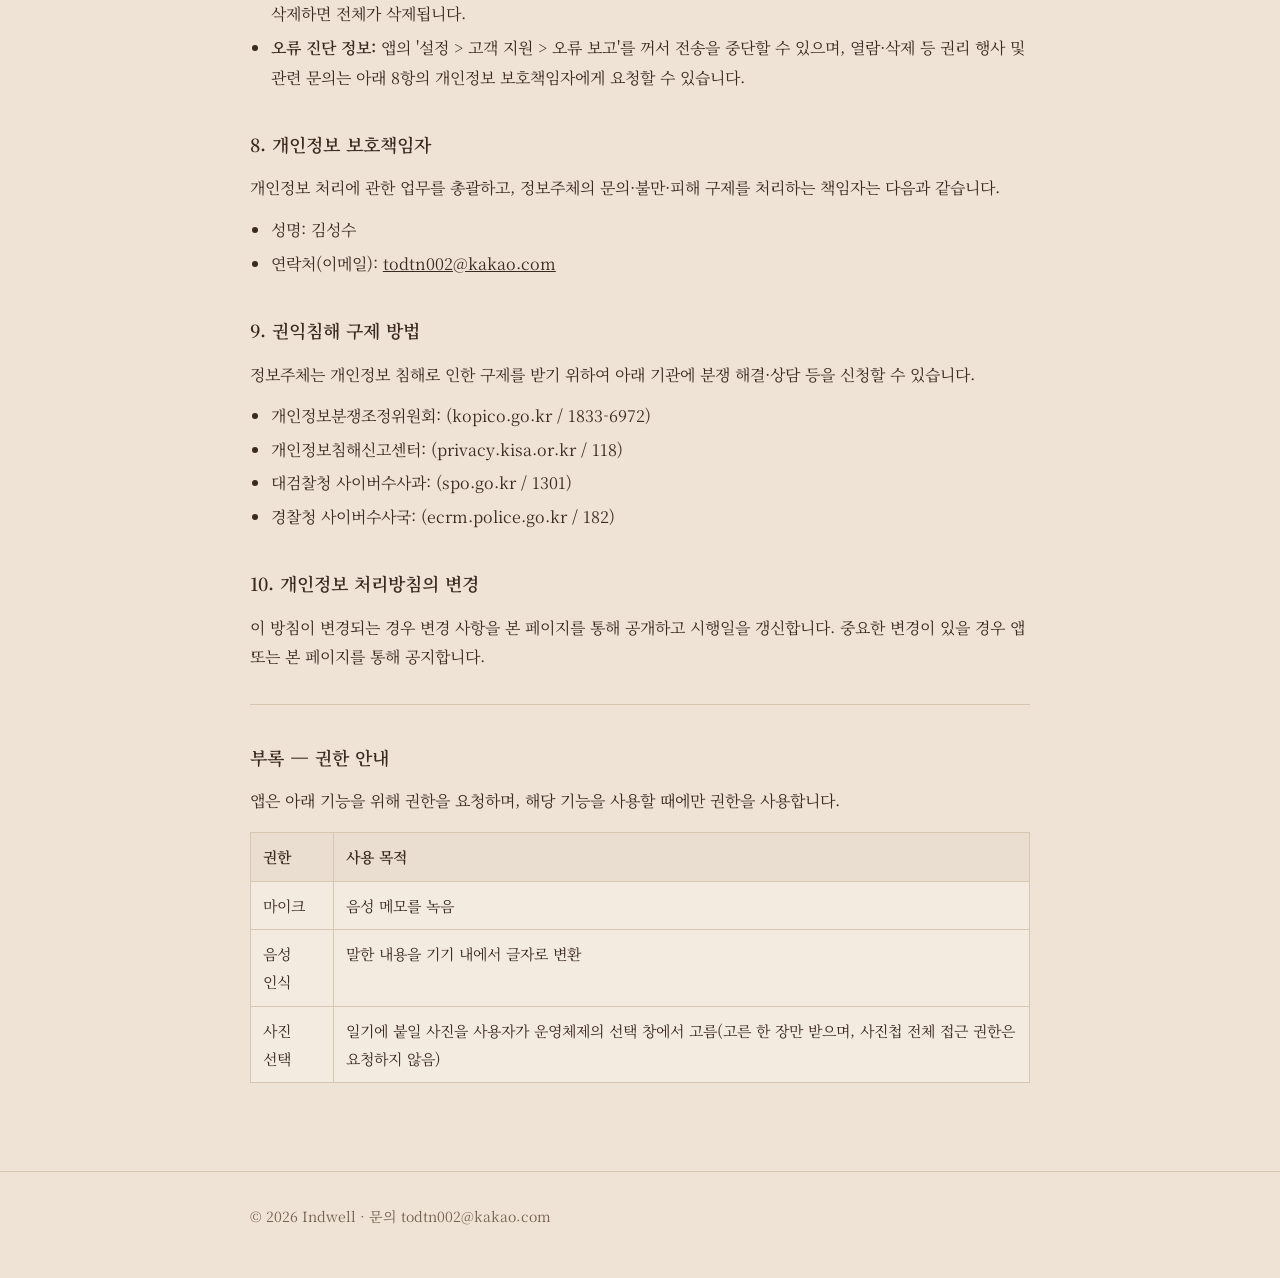
==== commit 39e2fa21: "약관 사업장 주소를 동까지만, 처리방침 보관 기간에 조문 근거·보존 항목 적기 Co-Authored-By: Claude Fable 5.2 <noreply@anthropic.com>" ====
--- a/privacy/index.html
+++ b/privacy/index.html
@@ -133,13 +133,13 @@
 <ul>
 <li><strong>기기 내 데이터:</strong> 사용자가 직접 삭제하거나 앱을 삭제할 때까지 기기에 보관되며, 그 시점에 함께 삭제됩니다. 개발자는 이 데이터에 접근하거나 보관하지 않습니다.</li>
 <li><strong>오류 진단 정보:</strong> 진단 서비스(Sentry)의 데이터 보존 정책에 따라 보관 후 자동 삭제됩니다(현재 Developer(무료) 등급 기준 30일).</li>
-<li><strong>이메일 문의·환불 요청으로 받은 정보:</strong> 전자상거래 등에서의 소비자보호에 관한 법률에 따라 계약 또는 청약철회에 관한 기록과 대금 결제에 관한 기록은 5년, 소비자의 불만 또는 분쟁 처리에 관한 기록은 3년간 보관하며, 그 밖의 일반 문의는 답변을 마친 뒤 지체 없이 삭제합니다.</li>
+<li><strong>이메일 문의·환불 요청으로 받은 정보:</strong> 「전자상거래 등에서의 소비자보호에 관한 법률」 제6조와 같은 법 시행령 제6조에 따라 계약 또는 청약철회 등에 관한 기록과 대금결제 및 재화 등의 공급에 관한 기록은 5년, 소비자의 불만 또는 분쟁처리에 관한 기록은 3년간 보관하며, 그 밖의 일반 문의는 답변을 마친 뒤 지체 없이 삭제합니다.</li>
 </ul>
 <h3>4. 개인정보의 파기 절차 및 방법</h3>
 <ul>
 <li><strong>기기 내 데이터:</strong> 사용자의 삭제 또는 앱 삭제 시 운영체제의 삭제 절차에 따라 복구 불가능하게 파기됩니다.</li>
 <li><strong>오류 진단 정보:</strong> 보유기간이 경과하면 Sentry의 정책에 따라 파기됩니다.</li>
-<li><strong>이메일 문의·환불 요청으로 받은 정보:</strong> 보유기간이 지나면 해당 이메일을 복구할 수 없도록 삭제합니다.</li>
+<li><strong>이메일 문의·환불 요청으로 받은 정보:</strong> 보유기간이 지나면 해당 이메일을 복구할 수 없도록 삭제합니다. 법령에 따라 보존하는 경우의 보존 근거는 「전자상거래 등에서의 소비자보호에 관한 법률」 제6조 및 같은 법 시행령 제6조이며, 보존하는 항목은 이메일 주소, 구매한 스토어, 구매일, 주문 번호와 문의·처리 내용입니다.</li>
 </ul>
 <h3>5. 개인정보의 국외 이전</h3>
 <p>앱은 앱 오류 진단을 위해 아래와 같이 일부 기술 정보를 국외로 이전합니다. 「개인정보 보호법」 제28조의8에 따라 다음 사항을 안내합니다.</p>
